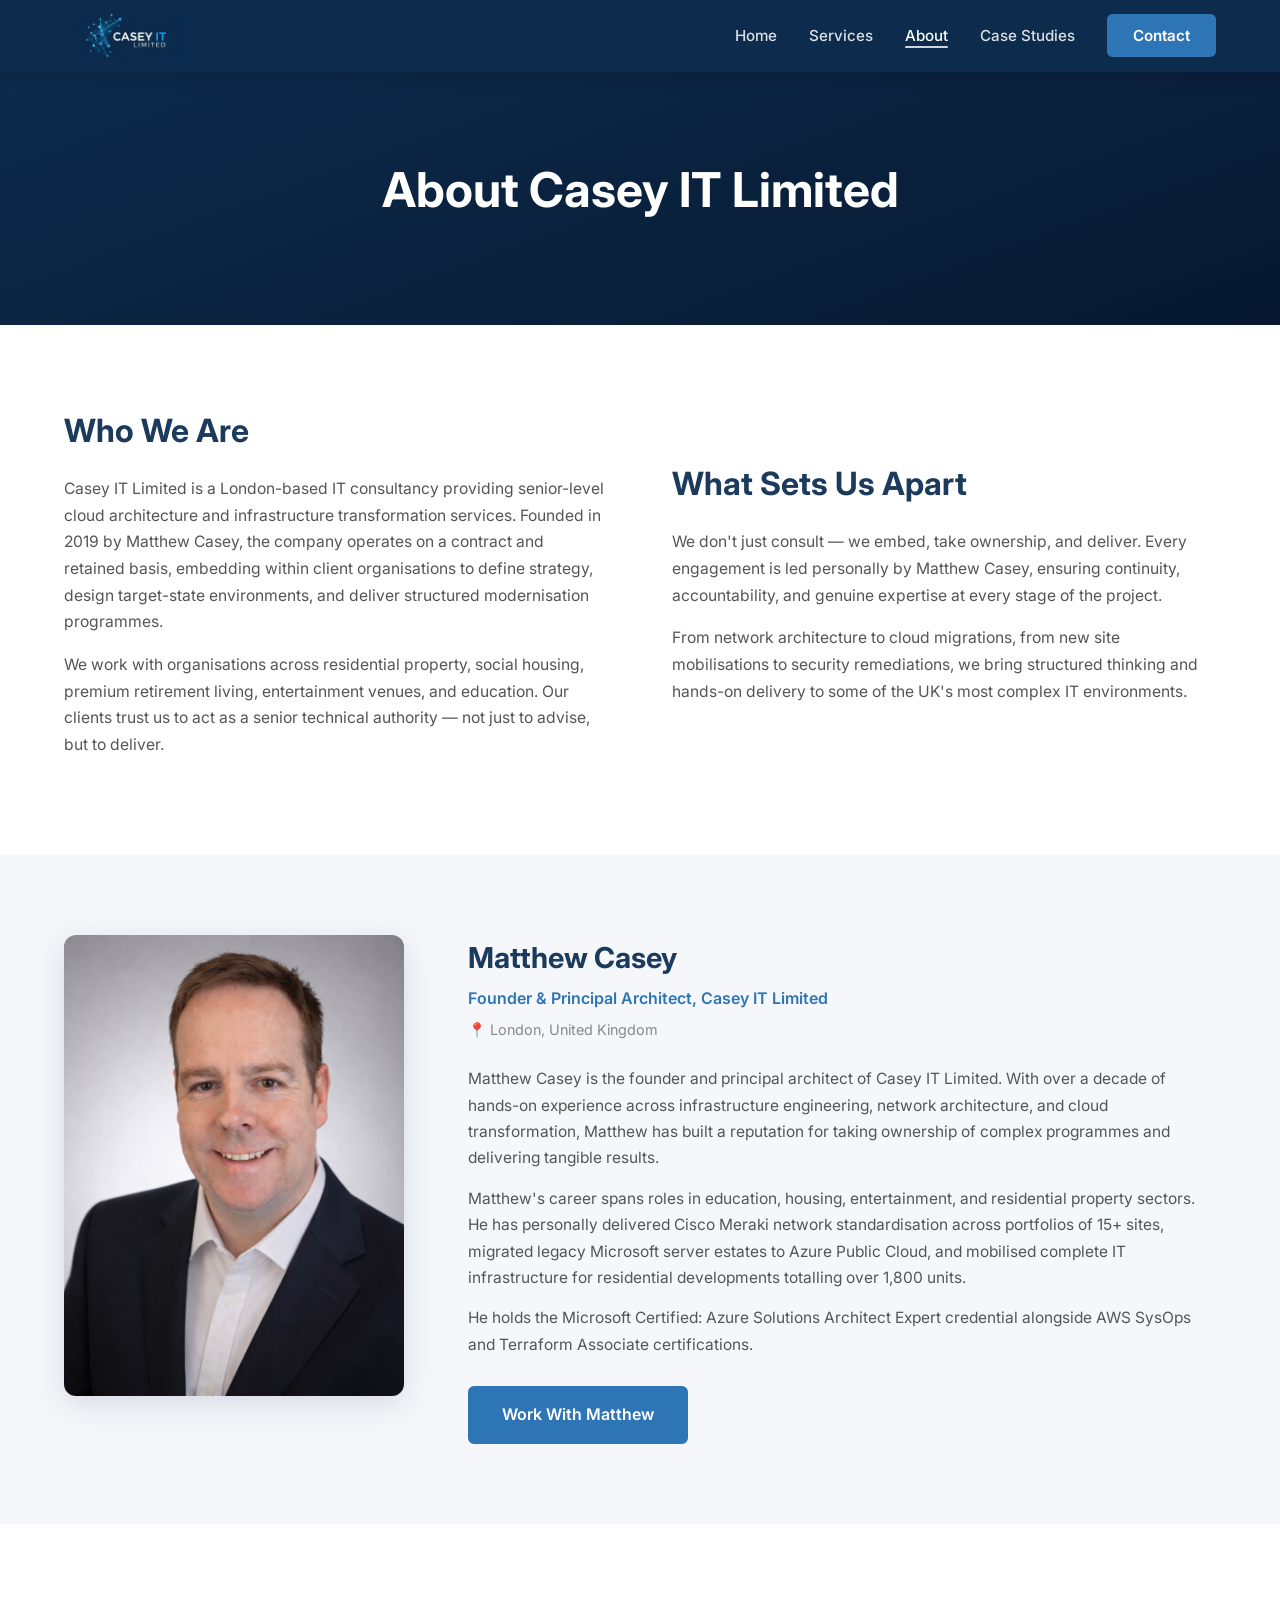
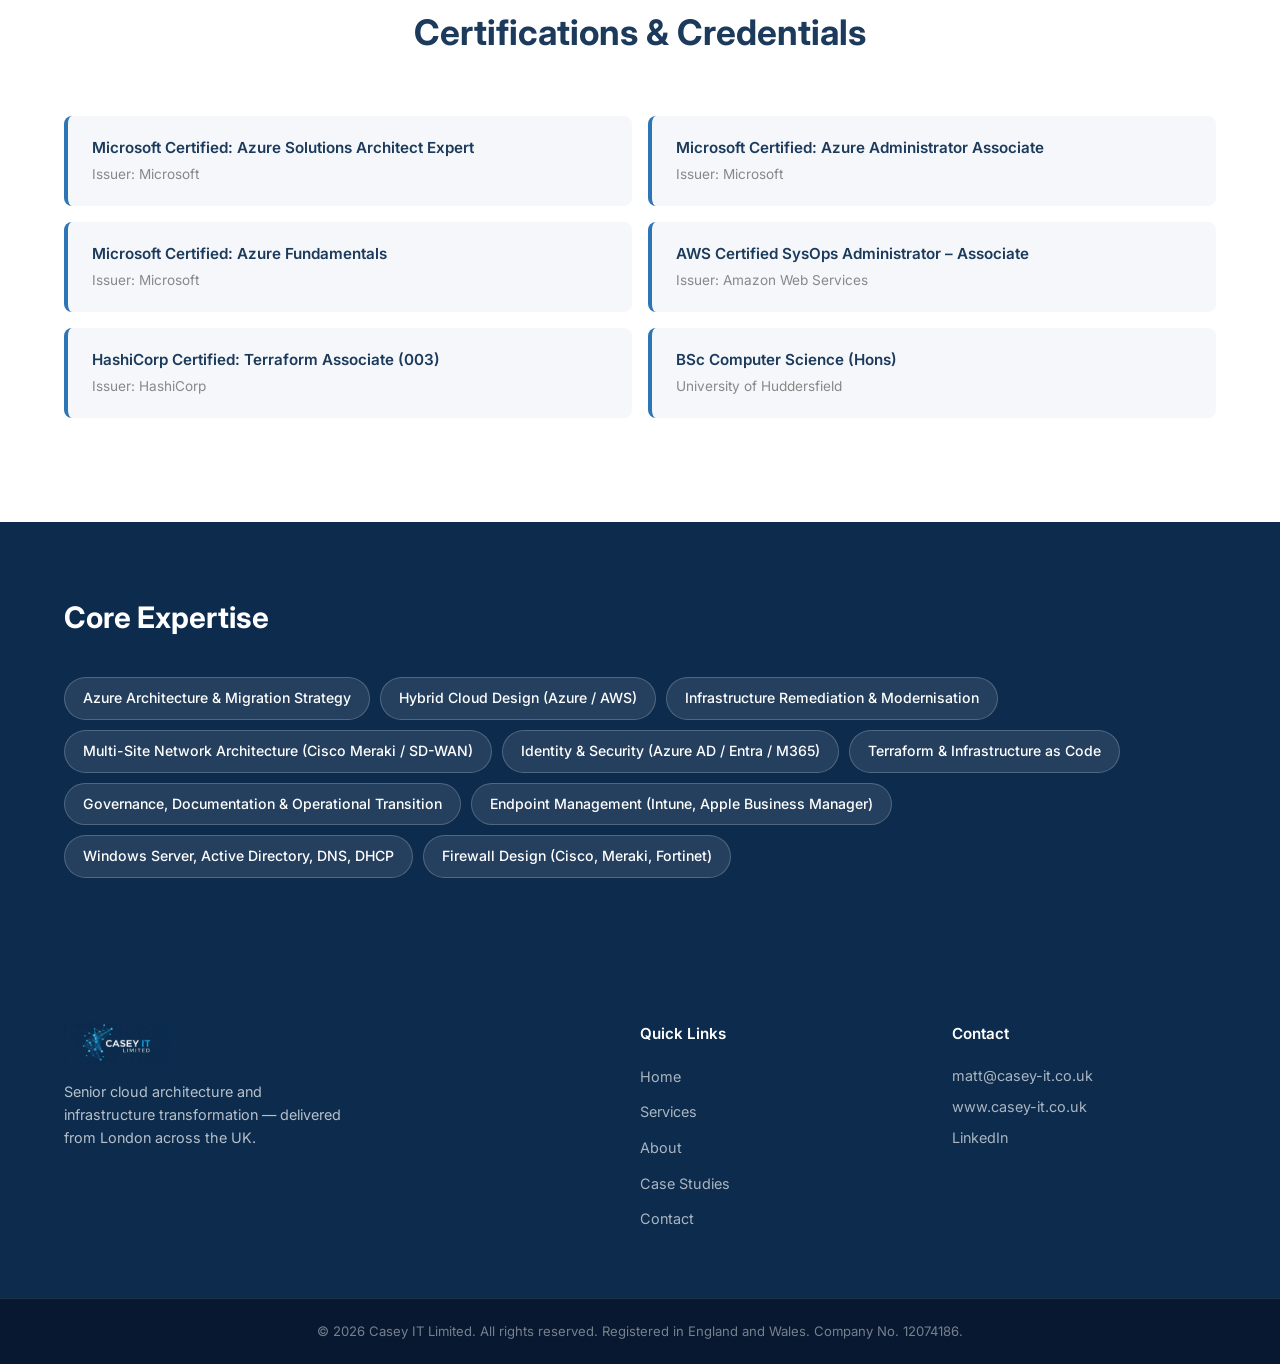
==== about.html @ 072fab48 "Initial commit — Casey IT Limited website Static site with HTML/CSS/JS, animations, flip cards, and " ====
<!DOCTYPE html>
<html lang="en">
<head>
  <meta charset="UTF-8" />
  <meta name="viewport" content="width=device-width, initial-scale=1.0" />
  <title>About — Casey IT Limited</title>
  <meta name="description" content="Learn about Matthew Casey, Azure Solutions Architect Expert and founder of Casey IT Limited, a London IT consultancy." />
  <!-- Open Graph -->
  <meta property="og:title" content="About — Casey IT Limited" />
  <meta property="og:description" content="Learn about Matthew Casey, Azure Solutions Architect Expert and founder of Casey IT Limited, a London IT consultancy." />
  <meta property="og:image" content="assets/headshot.jpg" />
  <meta property="og:url" content="https://casey-it.co.uk/about" />
  <meta property="og:type" content="website" />
  <link rel="icon" type="image/png" href="assets/logo.png" />
  <link rel="preconnect" href="https://fonts.googleapis.com" />
  <link rel="preconnect" href="https://fonts.gstatic.com" crossorigin />
  <link href="https://fonts.googleapis.com/css2?family=Inter:wght@400;500;600;700&display=swap" rel="stylesheet" />
  <link rel="stylesheet" href="styles.css" />
</head>
<body>

  <!-- ======== NAVBAR ======== -->
  <nav class="navbar">
    <div class="nav-container">
      <a href="index.html" class="nav-brand">
        <img src="assets/logo.png" alt="Casey IT Limited" />
      </a>
      <button class="nav-toggle" id="navToggle" aria-label="Toggle navigation">
        <span></span><span></span><span></span>
      </button>
      <ul class="nav-links" id="navLinks">
        <li><a href="index.html">Home</a></li>
        <li><a href="services.html">Services</a></li>
        <li><a href="about.html" class="active">About</a></li>
        <li><a href="case-studies.html">Case Studies</a></li>
        <li><a href="contact.html" class="btn-nav">Contact</a></li>
      </ul>
    </div>
  </nav>

  <!-- ======== PAGE HERO ======== -->
  <section class="page-hero">
    <h1>About Casey IT Limited</h1>
  </section>

  <!-- ======== COMPANY OVERVIEW ======== -->
  <section class="about-intro">
    <div class="container">
      <div class="about-intro-grid">
        <div class="about-intro-text">
          <h2>Who We Are</h2>
          <p>Casey IT Limited is a London-based IT consultancy providing senior-level cloud architecture and infrastructure transformation services. Founded in 2019 by Matthew Casey, the company operates on a contract and retained basis, embedding within client organisations to define strategy, design target-state environments, and deliver structured modernisation programmes.</p>
          <p>We work with organisations across residential property, social housing, premium retirement living, entertainment venues, and education. Our clients trust us to act as a senior technical authority — not just to advise, but to deliver.</p>
        </div>
        <div class="about-intro-text">
          <h2>What Sets Us Apart</h2>
          <p>We don't just consult — we embed, take ownership, and deliver. Every engagement is led personally by Matthew Casey, ensuring continuity, accountability, and genuine expertise at every stage of the project.</p>
          <p>From network architecture to cloud migrations, from new site mobilisations to security remediations, we bring structured thinking and hands-on delivery to some of the UK's most complex IT environments.</p>
        </div>
      </div>
    </div>
  </section>

  <!-- ======== MEET MATTHEW ======== -->
  <section class="meet-section">
    <div class="container">
      <div class="meet-grid">
        <div class="meet-photo">
          <img src="assets/headshot.jpg" alt="Matthew Casey — Founder & Principal Architect, Casey IT Limited" />
        </div>
        <div class="meet-content">
          <h2>Matthew Casey</h2>
          <p class="role">Founder &amp; Principal Architect, Casey IT Limited</p>
          <p class="location">📍 London, United Kingdom</p>
          <p>Matthew Casey is the founder and principal architect of Casey IT Limited. With over a decade of hands-on experience across infrastructure engineering, network architecture, and cloud transformation, Matthew has built a reputation for taking ownership of complex programmes and delivering tangible results.</p>
          <p>Matthew's career spans roles in education, housing, entertainment, and residential property sectors. He has personally delivered Cisco Meraki network standardisation across portfolios of 15+ sites, migrated legacy Microsoft server estates to Azure Public Cloud, and mobilised complete IT infrastructure for residential developments totalling over 1,800 units.</p>
          <p>He holds the Microsoft Certified: Azure Solutions Architect Expert credential alongside AWS SysOps and Terraform Associate certifications.</p>
          <div style="margin-top:28px;">
            <a href="contact.html" class="btn btn-primary">Work With Matthew</a>
          </div>
        </div>
      </div>
    </div>
  </section>

  <!-- ======== CERTIFICATIONS ======== -->
  <section class="certs-section-about section">
    <div class="container">
      <div class="section-header">
        <h2>Certifications &amp; Credentials</h2>
      </div>
      <div class="certs-grid">
        <div class="cert-item">
          <h4>Microsoft Certified: Azure Solutions Architect Expert</h4>
          <p>Issuer: Microsoft</p>
        </div>
        <div class="cert-item">
          <h4>Microsoft Certified: Azure Administrator Associate</h4>
          <p>Issuer: Microsoft</p>
        </div>
        <div class="cert-item">
          <h4>Microsoft Certified: Azure Fundamentals</h4>
          <p>Issuer: Microsoft</p>
        </div>
        <div class="cert-item">
          <h4>AWS Certified SysOps Administrator – Associate</h4>
          <p>Issuer: Amazon Web Services</p>
        </div>
        <div class="cert-item">
          <h4>HashiCorp Certified: Terraform Associate (003)</h4>
          <p>Issuer: HashiCorp</p>
        </div>
        <div class="cert-item">
          <h4>BSc Computer Science (Hons)</h4>
          <p>University of Huddersfield</p>
        </div>
      </div>
    </div>
  </section>

  <!-- ======== CORE EXPERTISE ======== -->
  <section class="expertise-section">
    <div class="container">
      <h2>Core Expertise</h2>
      <ul class="expertise-tags">
        <li>Azure Architecture &amp; Migration Strategy</li>
        <li>Hybrid Cloud Design (Azure / AWS)</li>
        <li>Infrastructure Remediation &amp; Modernisation</li>
        <li>Multi-Site Network Architecture (Cisco Meraki / SD-WAN)</li>
        <li>Identity &amp; Security (Azure AD / Entra / M365)</li>
        <li>Terraform &amp; Infrastructure as Code</li>
        <li>Governance, Documentation &amp; Operational Transition</li>
        <li>Endpoint Management (Intune, Apple Business Manager)</li>
        <li>Windows Server, Active Directory, DNS, DHCP</li>
        <li>Firewall Design (Cisco, Meraki, Fortinet)</li>
      </ul>
    </div>
  </section>

  <!-- ======== FOOTER ======== -->
  <footer>
    <div class="footer-grid">
      <div class="footer-brand">
        <img src="assets/logo.png" alt="Casey IT Limited" />
        <p>Senior cloud architecture and infrastructure transformation — delivered from London across the UK.</p>
      </div>
      <div class="footer-links">
        <h4>Quick Links</h4>
        <ul>
          <li><a href="index.html">Home</a></li>
          <li><a href="services.html">Services</a></li>
          <li><a href="about.html">About</a></li>
          <li><a href="case-studies.html">Case Studies</a></li>
          <li><a href="contact.html">Contact</a></li>
        </ul>
      </div>
      <div class="footer-contact">
        <h4>Contact</h4>
        <p><a href="mailto:matt@casey-it.co.uk">matt@casey-it.co.uk</a></p>
        <p><a href="https://casey-it.co.uk" target="_blank" rel="noopener">www.casey-it.co.uk</a></p>
        <p><a href="https://linkedin.com/in/matthewcasey00" target="_blank" rel="noopener">LinkedIn</a></p>
      </div>
    </div>
    <div class="footer-bottom">
      <p>© 2026 Casey IT Limited. All rights reserved. Registered in England and Wales. Company No. 12074186.</p>
    </div>
  </footer>

  <script src="animations.js"></script>
  <script>
    const toggle = document.getElementById('navToggle');
    const links = document.getElementById('navLinks');
    toggle.addEventListener('click', () => links.classList.toggle('open'));
  </script>
</body>
</html>
---- styles.css ----
/* ============================================================
   Casey IT Limited — Global Stylesheet
   Primary: #1B3A5C (dark navy) | Accent: #2E75B6 (mid blue)
   Font: Inter (Google Fonts)
   ============================================================ */

/* ---- Reset & Base ---- */
*, *::before, *::after { box-sizing: border-box; margin: 0; padding: 0; }
html { scroll-behavior: smooth; }
body { font-family: 'Inter', sans-serif; color: #333; line-height: 1.6; background: #fff; }
img { max-width: 100%; height: auto; display: block; }
a { color: #2E75B6; text-decoration: none; }
a:hover { text-decoration: underline; }

/* ---- Container ---- */
.container { max-width: 1200px; margin: 0 auto; padding: 0 24px; }

/* ---- Buttons ---- */
.btn {
  display: inline-block; padding: 14px 32px; border-radius: 6px;
  font-size: 1rem; font-weight: 600; cursor: pointer;
  transition: all 0.2s ease; border: 2px solid transparent;
}
.btn-primary { background: #2E75B6; color: #fff; border-color: #2E75B6; }
.btn-primary:hover { background: #1a5c96; border-color: #1a5c96; text-decoration: none; color: #fff; }
.btn-secondary { background: transparent; color: #fff; border-color: rgba(255,255,255,0.7); }
.btn-secondary:hover { background: rgba(255,255,255,0.12); text-decoration: none; color: #fff; border-color: #fff; }

/* ---- Navbar ---- */
.navbar {
  position: sticky; top: 0; z-index: 1000;
  background: #0D2B4D;
  box-shadow: 0 2px 16px rgba(0,0,0,0.18);
}
.nav-container {
  display: flex; align-items: center; justify-content: space-between;
  max-width: 1200px; margin: 0 auto; padding: 0 24px; height: 72px;
}
.nav-brand img { height: 50px; width: auto; }
.nav-links {
  display: flex; align-items: center; gap: 32px; list-style: none;
}
.nav-links a {
  color: rgba(255,255,255,0.85); font-weight: 500; font-size: 0.95rem; transition: color 0.2s;
}
.nav-links a:hover { color: #fff; text-decoration: none; }
.nav-links a.active { color: #fff; }
.nav-links .btn-nav {
  background: #2E75B6; color: #fff; padding: 10px 24px;
  border-radius: 6px; font-weight: 600; border: 2px solid #2E75B6;
}
.nav-links .btn-nav:hover { background: #1a5c96; border-color: #1a5c96; color: #fff; }
.nav-toggle {
  display: none; flex-direction: column; gap: 5px;
  background: none; border: none; cursor: pointer; padding: 4px;
}
.nav-toggle span { width: 24px; height: 2px; background: #fff; border-radius: 2px; transition: all 0.3s; }

/* ---- Hero ---- */
.hero {
  background: linear-gradient(160deg, #0D2B4D 0%, #071830 100%);
  padding: 100px 24px 110px; text-align: center; color: #fff;
}
.hero-logo { max-width: 340px; margin: 0 auto 44px; }
.hero h1 {
  font-size: clamp(1.9rem, 4vw, 3rem); font-weight: 700;
  line-height: 1.2; max-width: 820px; margin: 0 auto 20px;
}
.hero p {
  font-size: 1.1rem; color: rgba(255,255,255,0.8);
  max-width: 640px; margin: 0 auto 40px;
}
.hero-btns { display: flex; gap: 16px; justify-content: center; flex-wrap: wrap; }

/* ---- Sections ---- */
.section { padding: 88px 0; }
.section-alt { background: #F5F7FA; }
.section-dark { background: #0D2B4D; }
.section-header { text-align: center; margin-bottom: 56px; }
.section-header h2 { font-size: clamp(1.6rem, 3vw, 2.2rem); color: #1B3A5C; margin-bottom: 12px; }
.section-header p { color: #666; max-width: 600px; margin: 0 auto; font-size: 1rem; }
.section-dark .section-header h2 { color: #fff; }
.section-dark .section-header p { color: rgba(255,255,255,0.75); }

/* ---- Value Strip ---- */
.value-strip { display: grid; grid-template-columns: repeat(3, 1fr); gap: 0; }
.value-card {
  text-align: center; padding: 48px 32px;
  border-right: 1px solid #E0E7EF;
}
.value-card:last-child { border-right: none; }
.value-icon { width: 52px; height: 52px; margin: 0 auto 20px; color: #2E75B6; }
.value-card h3 { font-size: 1.1rem; color: #1B3A5C; margin-bottom: 12px; font-weight: 600; }
.value-card p { color: #666; font-size: 0.95rem; }

/* ---- About Teaser ---- */
.about-teaser {
  background: linear-gradient(160deg, #0D2B4D 0%, #0A2040 100%);
  color: #fff; text-align: center; padding: 88px 24px;
}
.about-teaser h2 { font-size: clamp(1.6rem, 3vw, 2.2rem); margin-bottom: 20px; font-weight: 700; }
.about-teaser p {
  max-width: 720px; margin: 0 auto 32px;
  color: rgba(255,255,255,0.82); font-size: 1.05rem; line-height: 1.7;
}
.link-arrow { color: #5BAAEB; font-weight: 600; font-size: 1.05rem; }
.link-arrow:hover { color: #fff; text-decoration: none; }

/* ---- Services Grid ---- */
.services-grid { display: grid; grid-template-columns: repeat(3, 1fr); gap: 24px; }
.service-card {
  background: #fff; border: 1px solid #E0E7EF; border-radius: 12px;
  padding: 32px 28px; transition: box-shadow 0.2s, transform 0.2s;
}
.service-card:hover { box-shadow: 0 8px 32px rgba(27,58,92,0.12); transform: translateY(-3px); }
.card-icon { width: 44px; height: 44px; color: #2E75B6; margin-bottom: 16px; }
.service-card h3 { font-size: 1.05rem; color: #1B3A5C; margin-bottom: 10px; font-weight: 600; }
.service-card p { color: #666; font-size: 0.93rem; margin-bottom: 16px; line-height: 1.5; }
.service-card a { color: #2E75B6; font-weight: 600; font-size: 0.9rem; }
.service-card a:hover { text-decoration: underline; }

/* ---- Certifications Banner ---- */
.certs-section { background: linear-gradient(160deg, #0D2B4D 0%, #071830 100%); padding: 72px 0; text-align: center; }
.certs-section h2 { color: #fff; font-size: clamp(1.4rem, 2.5vw, 1.85rem); margin-bottom: 40px; font-weight: 700; }
.certs-list { display: flex; flex-wrap: wrap; justify-content: center; gap: 12px; list-style: none; }
.certs-list li {
  background: rgba(255,255,255,0.1); border: 1px solid rgba(255,255,255,0.2);
  color: #fff; padding: 12px 24px; border-radius: 32px; font-size: 0.88rem; font-weight: 500;
}

/* ---- Footer ---- */
footer { background: #0D2B4D; color: rgba(255,255,255,0.7); padding: 72px 0 0; }
.footer-grid {
  display: grid; grid-template-columns: 2fr 1fr 1fr; gap: 48px;
  max-width: 1200px; margin: 0 auto; padding: 0 24px 56px;
}
.footer-brand img { height: 42px; margin-bottom: 16px; }
.footer-brand p { font-size: 0.9rem; line-height: 1.6; max-width: 280px; }
footer h4 { color: #fff; margin-bottom: 18px; font-size: 0.95rem; font-weight: 600; }
.footer-links ul { list-style: none; }
.footer-links ul li { margin-bottom: 10px; }
.footer-links a, .footer-contact a { color: rgba(255,255,255,0.65); font-size: 0.9rem; transition: color 0.2s; }
.footer-links a:hover, .footer-contact a:hover { color: #fff; text-decoration: none; }
.footer-contact p { font-size: 0.9rem; margin-bottom: 8px; }
.footer-bottom {
  background: #071830;
  border-top: 1px solid rgba(255,255,255,0.1);
  text-align: center; padding: 22px 24px;
  font-size: 0.82rem; color: rgba(255,255,255,0.45);
}

/* ---- Page Hero (inner pages) ---- */
.page-hero {
  background: linear-gradient(160deg, #0D2B4D 0%, #071830 100%);
  color: #fff; padding: 80px 24px; text-align: center;
}
.page-hero h1 { font-size: clamp(2rem, 4vw, 3rem); margin-bottom: 16px; font-weight: 700; }
.page-hero p {
  color: rgba(255,255,255,0.8); max-width: 700px;
  margin: 0 auto; font-size: 1.05rem; line-height: 1.7;
}

/* ---- Services Page ---- */
.services-list { padding: 72px 0; }
.service-block { padding: 48px 0; border-bottom: 1px solid #E8EDF3; }
.service-block:last-child { border-bottom: none; }
.service-block-inner { display: grid; grid-template-columns: 280px 1fr; gap: 56px; align-items: start; }
.service-block-label { padding-top: 4px; }
.service-block-label .block-icon { width: 52px; height: 52px; color: #2E75B6; margin-bottom: 16px; }
.service-block-label h2 { color: #1B3A5C; font-size: 1.3rem; font-weight: 700; margin-bottom: 10px; }
.service-block-label > p { color: #666; font-size: 0.95rem; line-height: 1.6; }
.service-block-content ul { list-style: none; display: grid; grid-template-columns: 1fr 1fr; gap: 10px 32px; }
.service-block-content ul li {
  color: #555; font-size: 0.95rem; padding-left: 22px;
  position: relative; line-height: 1.5;
}
.service-block-content ul li::before { content: '→'; position: absolute; left: 0; color: #2E75B6; font-weight: 600; }

/* Engagement Models */
.engagement-section { background: #F5F7FA; padding: 72px 0; }
.engagement-grid { display: grid; grid-template-columns: repeat(3, 1fr); gap: 24px; }
.engagement-card {
  background: #fff; border-radius: 12px; padding: 36px 32px;
  border-top: 4px solid #2E75B6; box-shadow: 0 2px 12px rgba(27,58,92,0.06);
}
.engagement-card h3 { color: #1B3A5C; margin-bottom: 12px; font-size: 1.1rem; font-weight: 700; }
.engagement-card p { color: #666; font-size: 0.95rem; line-height: 1.6; }

/* ---- About Page ---- */
.about-intro { padding: 80px 0; }
.about-intro-grid { display: grid; grid-template-columns: 1fr 1fr; gap: 64px; align-items: center; }
.about-intro-text h2 { color: #1B3A5C; font-size: 2rem; margin-bottom: 20px; font-weight: 700; }
.about-intro-text p { color: #555; margin-bottom: 16px; line-height: 1.7; font-size: 0.98rem; }

.meet-section { background: #F5F7FA; padding: 80px 0; }
.meet-grid { display: grid; grid-template-columns: 340px 1fr; gap: 64px; align-items: start; }
.meet-photo img { border-radius: 12px; width: 100%; box-shadow: 0 8px 32px rgba(27,58,92,0.14); }
.meet-content h2 { color: #1B3A5C; font-size: 1.8rem; font-weight: 700; margin-bottom: 4px; }
.meet-content .role { color: #2E75B6; font-weight: 600; font-size: 1rem; margin-bottom: 6px; }
.meet-content .location { color: #888; font-size: 0.9rem; margin-bottom: 24px; }
.meet-content p { color: #555; margin-bottom: 14px; line-height: 1.7; font-size: 0.97rem; }

.certs-section-about { padding: 80px 0; }
.certs-grid { display: grid; grid-template-columns: repeat(2, 1fr); gap: 16px; margin-bottom: 24px; }
.cert-item {
  background: #F5F7FA; border-radius: 8px; padding: 20px 24px;
  border-left: 4px solid #2E75B6;
}
.cert-item h4 { color: #1B3A5C; font-size: 0.95rem; margin-bottom: 4px; font-weight: 600; }
.cert-item p { color: #888; font-size: 0.85rem; }

.expertise-section { background: #0D2B4D; padding: 72px 0; }
.expertise-section h2 { color: #fff; font-size: clamp(1.4rem, 2.5vw, 1.85rem); margin-bottom: 36px; font-weight: 700; }
.expertise-tags { display: flex; flex-wrap: wrap; gap: 10px; list-style: none; }
.expertise-tags li {
  background: rgba(255,255,255,0.1); border: 1px solid rgba(255,255,255,0.2);
  color: #fff; padding: 9px 18px; border-radius: 24px; font-size: 0.88rem; font-weight: 500;
}

/* ---- Case Studies ---- */
.case-studies-list { padding: 80px 0; }
.case-study {
  background: #fff; border: 1px solid #E0E7EF; border-radius: 12px;
  padding: 44px 44px; margin-bottom: 32px; position: relative; overflow: hidden;
}
.case-study::before {
  content: ''; position: absolute; top: 0; left: 0;
  width: 4px; height: 100%; background: #2E75B6;
}
.case-study h2 { color: #1B3A5C; font-size: 1.35rem; font-weight: 700; margin-bottom: 14px; }
.case-meta { display: flex; flex-wrap: wrap; gap: 10px; margin-bottom: 28px; }
.case-meta span {
  background: #E8F0F8; color: #1B3A5C;
  padding: 5px 14px; border-radius: 20px; font-size: 0.85rem; font-weight: 500;
}
.case-study h3 {
  color: #2E75B6; font-size: 0.82rem; font-weight: 700;
  text-transform: uppercase; letter-spacing: 0.08em; margin-bottom: 8px; margin-top: 22px;
}
.case-study p { color: #555; margin-bottom: 10px; line-height: 1.65; font-size: 0.97rem; }
.case-study ul { list-style: none; margin-bottom: 10px; }
.case-study ul li {
  color: #555; font-size: 0.95rem; padding-left: 22px;
  position: relative; margin-bottom: 7px; line-height: 1.5;
}
.case-study ul li::before { content: '→'; position: absolute; left: 0; color: #2E75B6; font-weight: 600; }
.outcome-box {
  background: #F0F7FF; border-radius: 8px; padding: 18px 22px; margin-top: 20px;
  border-left: 3px solid #2E75B6;
}
.outcome-box strong { color: #2E75B6; font-size: 0.8rem; text-transform: uppercase; letter-spacing: 0.06em; display: block; margin-bottom: 6px; }
.outcome-box p { color: #1B3A5C; font-weight: 500; margin: 0; font-size: 0.97rem; }

/* ---- Contact Page ---- */
.contact-body { padding: 80px 0; }
.contact-grid { display: grid; grid-template-columns: 1fr 1.6fr; gap: 72px; align-items: start; }
.contact-info h2 { color: #1B3A5C; font-size: 1.5rem; font-weight: 700; margin-bottom: 8px; }
.contact-info > p { color: #666; margin-bottom: 36px; line-height: 1.6; }
.contact-detail { display: flex; align-items: flex-start; gap: 16px; margin-bottom: 24px; }
.contact-icon {
  width: 42px; height: 42px; background: #E8F0F8; border-radius: 8px;
  display: flex; align-items: center; justify-content: center;
  flex-shrink: 0; color: #2E75B6;
}
.contact-icon svg { width: 20px; height: 20px; }
.contact-detail h4 { color: #1B3A5C; font-size: 0.85rem; font-weight: 600; margin-bottom: 3px; text-transform: uppercase; letter-spacing: 0.05em; }
.contact-detail p, .contact-detail a { color: #555; font-size: 0.97rem; }
.contact-detail a:hover { text-decoration: underline; }

.contact-form-wrap h2 { color: #1B3A5C; font-size: 1.5rem; font-weight: 700; margin-bottom: 32px; }
.form-group { margin-bottom: 20px; }
.form-group label { display: block; color: #333; font-weight: 500; font-size: 0.9rem; margin-bottom: 6px; }
.form-group input,
.form-group textarea,
.form-group select {
  width: 100%; padding: 12px 16px; border: 1.5px solid #D0D9E4;
  border-radius: 6px; font-size: 0.95rem; font-family: 'Inter', sans-serif;
  color: #333; transition: border-color 0.2s, box-shadow 0.2s; background: #fff;
}
.form-group input:focus,
.form-group textarea:focus,
.form-group select:focus {
  outline: none; border-color: #2E75B6;
  box-shadow: 0 0 0 3px rgba(46,117,182,0.12);
}
.form-group textarea { height: 140px; resize: vertical; }
.form-row { display: grid; grid-template-columns: 1fr 1fr; gap: 20px; }
.form-privacy { font-size: 0.82rem; color: #999; margin-top: 14px; line-height: 1.5; }
.success-msg {
  display: none; background: #E8F5EE; border: 1px solid #66BB6A;
  color: #2E7D32; padding: 16px 20px; border-radius: 8px; margin-top: 16px; font-size: 0.95rem;
}

/* ============================================================
   Animations & Interactions
   ============================================================ */

/* ---- Hero entrance ---- */
@keyframes fadeSlideDown {
  from { opacity: 0; transform: translateY(-18px); }
  to   { opacity: 1; transform: translateY(0); }
}
.hero h1     { animation: fadeSlideDown 0.65s ease both; }
.hero p      { animation: fadeSlideDown 0.65s 0.15s ease both; }
.hero-btns   { animation: fadeSlideDown 0.65s 0.28s ease both; }
.page-hero h1 { animation: fadeSlideDown 0.6s ease both; }
.page-hero p  { animation: fadeSlideDown 0.6s 0.14s ease both; }

/* ---- Scroll Reveal ---- */
.reveal {
  opacity: 0;
  transform: translateY(28px);
  transition: opacity 0.55s ease, transform 0.55s ease;
}
.reveal.revealed {
  opacity: 1;
  transform: translateY(0);
}

/* ---- Button hover lift ---- */
.btn-primary:hover  { transform: translateY(-2px); }
.btn-secondary:hover { transform: translateY(-2px); }

/* ---- Nav link underline slide ---- */
.nav-links a:not(.btn-nav) { position: relative; }
.nav-links a:not(.btn-nav)::after {
  content: ''; position: absolute; bottom: -3px; left: 0;
  width: 0; height: 2px; background: rgba(255,255,255,0.8);
  border-radius: 1px; transition: width 0.25s ease;
}
.nav-links a:not(.btn-nav):hover::after,
.nav-links a:not(.btn-nav).active::after { width: 100%; }
.nav-links .btn-nav { transition: background 0.2s, border-color 0.2s, transform 0.2s; }
.nav-links .btn-nav:hover { transform: translateY(-1px); }

/* ---- Value Card hover ---- */
.value-card { transition: background 0.25s, box-shadow 0.25s, transform 0.25s; cursor: default; }
.value-card:hover {
  background: #EBF3FB;
  box-shadow: 0 6px 24px rgba(46,117,182,0.1);
  transform: translateY(-5px);
}
.value-icon { transition: color 0.25s, transform 0.25s; }
.value-card:hover .value-icon { color: #1B3A5C; transform: scale(1.12); }

/* ---- Service Card hover (enhanced) ---- */
.service-card { transition: box-shadow 0.25s, transform 0.25s, border-color 0.25s; }
.service-card:hover { box-shadow: 0 12px 36px rgba(27,58,92,0.16); transform: translateY(-5px); border-color: #2E75B6; }
.card-icon { transition: color 0.25s, transform 0.25s; }
.service-card:hover .card-icon { color: #1B3A5C; transform: scale(1.1) rotate(-5deg); }

/* ---- Cert pill hover ---- */
.certs-list li { transition: background 0.25s, border-color 0.25s, transform 0.25s, box-shadow 0.25s; cursor: default; }
.certs-list li:hover {
  background: rgba(255,255,255,0.22);
  border-color: rgba(255,255,255,0.55);
  transform: translateY(-3px);
  box-shadow: 0 4px 16px rgba(0,0,0,0.15);
}

/* ---- Expertise tags hover ---- */
.expertise-tags li { transition: background 0.25s, border-color 0.25s, transform 0.25s; cursor: default; }
.expertise-tags li:hover {
  background: rgba(255,255,255,0.22);
  border-color: rgba(255,255,255,0.55);
  transform: translateY(-2px);
}

/* ---- Cert item hover (about page) ---- */
.cert-item { transition: box-shadow 0.25s, transform 0.25s; cursor: default; }
.cert-item:hover { box-shadow: 0 6px 20px rgba(46,117,182,0.14); transform: translateY(-4px); }

/* ---- Case study hover ---- */
.case-study { transition: box-shadow 0.25s, transform 0.25s; }
.case-study:hover { box-shadow: 0 10px 40px rgba(27,58,92,0.14); transform: translateY(-4px); }

/* ---- Service block hover ---- */
.service-block { transition: background 0.25s; border-radius: 8px; }
.service-block:hover { background: #F4F8FD; }
.block-icon { transition: color 0.25s, transform 0.25s; }
.service-block:hover .block-icon { color: #1a5c96; transform: scale(1.08) rotate(-4deg); }

/* ---- Flip Cards — Engagement Models ---- */
.engagement-card {
  background: transparent !important;
  border: none !important;
  padding: 0 !important;
  box-shadow: none !important;
  border-radius: 0 !important;
  border-top: none !important;
  perspective: 1000px;
  min-height: 290px;
  position: relative;
  cursor: pointer;
}
.flip-card-inner {
  position: relative;
  width: 100%; height: 100%; min-height: 290px;
  transform-style: preserve-3d;
  transition: transform 0.65s cubic-bezier(0.4, 0, 0.2, 1);
}
@media (hover: hover) {
  .engagement-card:hover .flip-card-inner { transform: rotateY(180deg); }
}
.engagement-card.is-flipped .flip-card-inner { transform: rotateY(180deg); }

.flip-card-front,
.flip-card-back {
  position: absolute; inset: 0;
  backface-visibility: hidden;
  -webkit-backface-visibility: hidden;
  border-radius: 12px;
  padding: 36px 32px;
  display: flex; flex-direction: column;
}
.flip-card-front {
  background: #fff;
  border-top: 4px solid #2E75B6;
  box-shadow: 0 2px 12px rgba(27,58,92,0.06);
  transition: box-shadow 0.25s;
}
.engagement-card:hover .flip-card-front { box-shadow: 0 10px 36px rgba(27,58,92,0.14); }
.flip-card-back {
  background: linear-gradient(145deg, #0D2B4D 0%, #2E75B6 100%);
  transform: rotateY(180deg);
  color: #fff;
  justify-content: center;
}
.flip-icon { width: 40px; height: 40px; color: #2E75B6; margin-bottom: 18px; flex-shrink: 0; }
.flip-card-front h3 { color: #1B3A5C; font-size: 1.1rem; font-weight: 700; margin-bottom: 0; flex: 1; }
.flip-hint {
  margin-top: 20px; color: #aaa; font-size: 0.8rem;
  letter-spacing: 0.03em; display: flex; align-items: center; gap: 5px;
}
.flip-card-back h3 { color: #fff; margin-bottom: 14px; font-size: 1.05rem; font-weight: 700; }
.flip-card-back p { color: rgba(255,255,255,0.88); font-size: 0.93rem; line-height: 1.65; margin-bottom: 22px; }
.flip-card-back .btn-flip {
  display: inline-block; background: rgba(255,255,255,0.15);
  color: #fff; padding: 10px 20px; border-radius: 6px;
  font-size: 0.88rem; font-weight: 600;
  border: 1px solid rgba(255,255,255,0.35);
  transition: background 0.2s, border-color 0.2s;
  text-decoration: none; align-self: flex-start;
}
.flip-card-back .btn-flip:hover {
  background: rgba(255,255,255,0.28);
  border-color: rgba(255,255,255,0.6);
  text-decoration: none;
}

/* ---- Responsive ---- */
@media (max-width: 960px) {
  .value-strip { grid-template-columns: 1fr; }
  .value-card { border-right: none; border-bottom: 1px solid #E0E7EF; }
  .value-card:last-child { border-bottom: none; }
  .services-grid { grid-template-columns: repeat(2, 1fr); }
  .service-block-inner { grid-template-columns: 1fr; gap: 24px; }
  .service-block-content ul { grid-template-columns: 1fr; }
  .about-intro-grid { grid-template-columns: 1fr; }
  .meet-grid { grid-template-columns: 1fr; }
  .meet-photo { max-width: 320px; }
  .certs-grid { grid-template-columns: 1fr; }
  .engagement-grid { grid-template-columns: 1fr; }
  .contact-grid { grid-template-columns: 1fr; gap: 48px; }
  .footer-grid { grid-template-columns: 1fr 1fr; }
  .footer-brand { grid-column: 1 / -1; }
  .case-study { padding: 32px 28px; }
}

@media (max-width: 640px) {
  .nav-links {
    display: none; flex-direction: column; align-items: flex-start;
    position: absolute; top: 72px; left: 0; right: 0;
    background: #0D2B4D; box-shadow: 0 8px 24px rgba(0,0,0,0.2);
    padding: 24px; gap: 16px;
  }
  .nav-links.open { display: flex; }
  .nav-toggle { display: flex; }
  .services-grid { grid-template-columns: 1fr; }
  .footer-grid { grid-template-columns: 1fr; }
  .form-row { grid-template-columns: 1fr; }
  .hero { padding: 72px 24px 80px; }
  .hero-logo { max-width: 240px; }
  .case-study { padding: 24px 20px; }
  .meet-photo { max-width: 100%; }
}
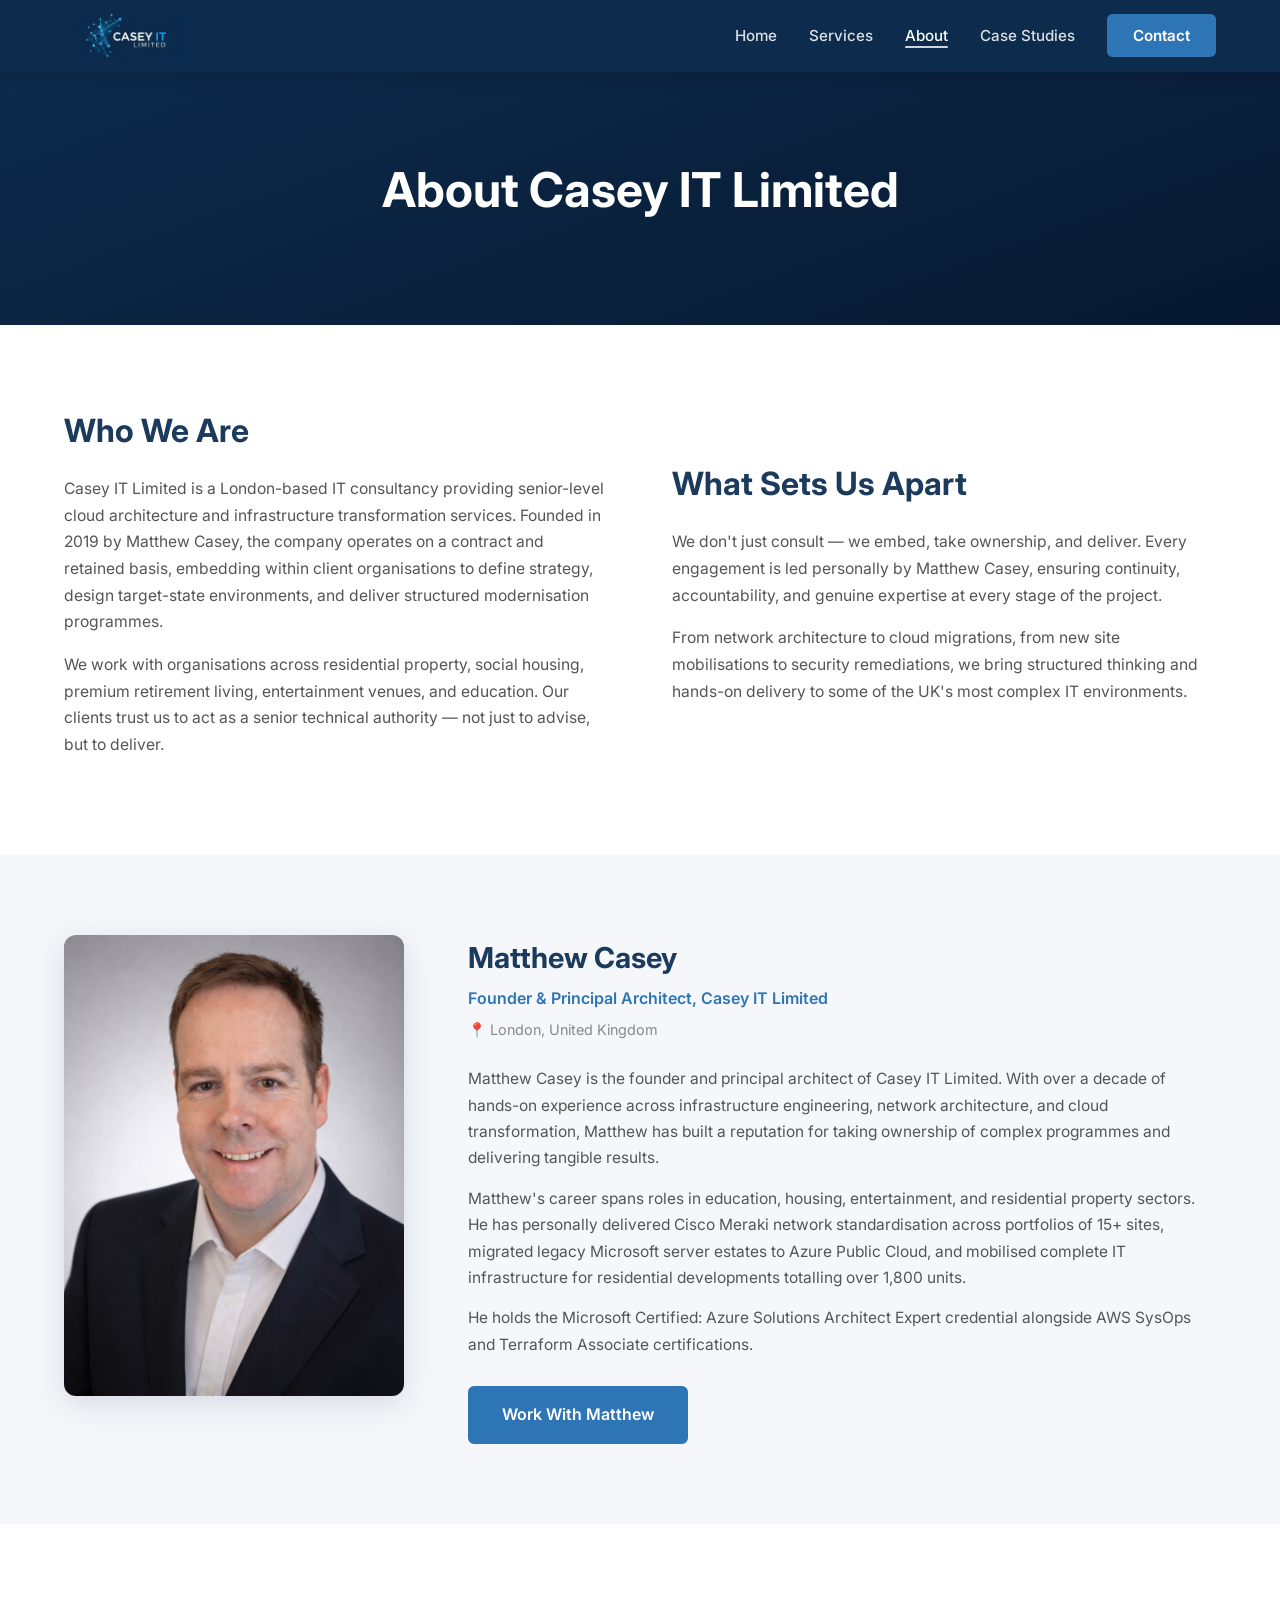
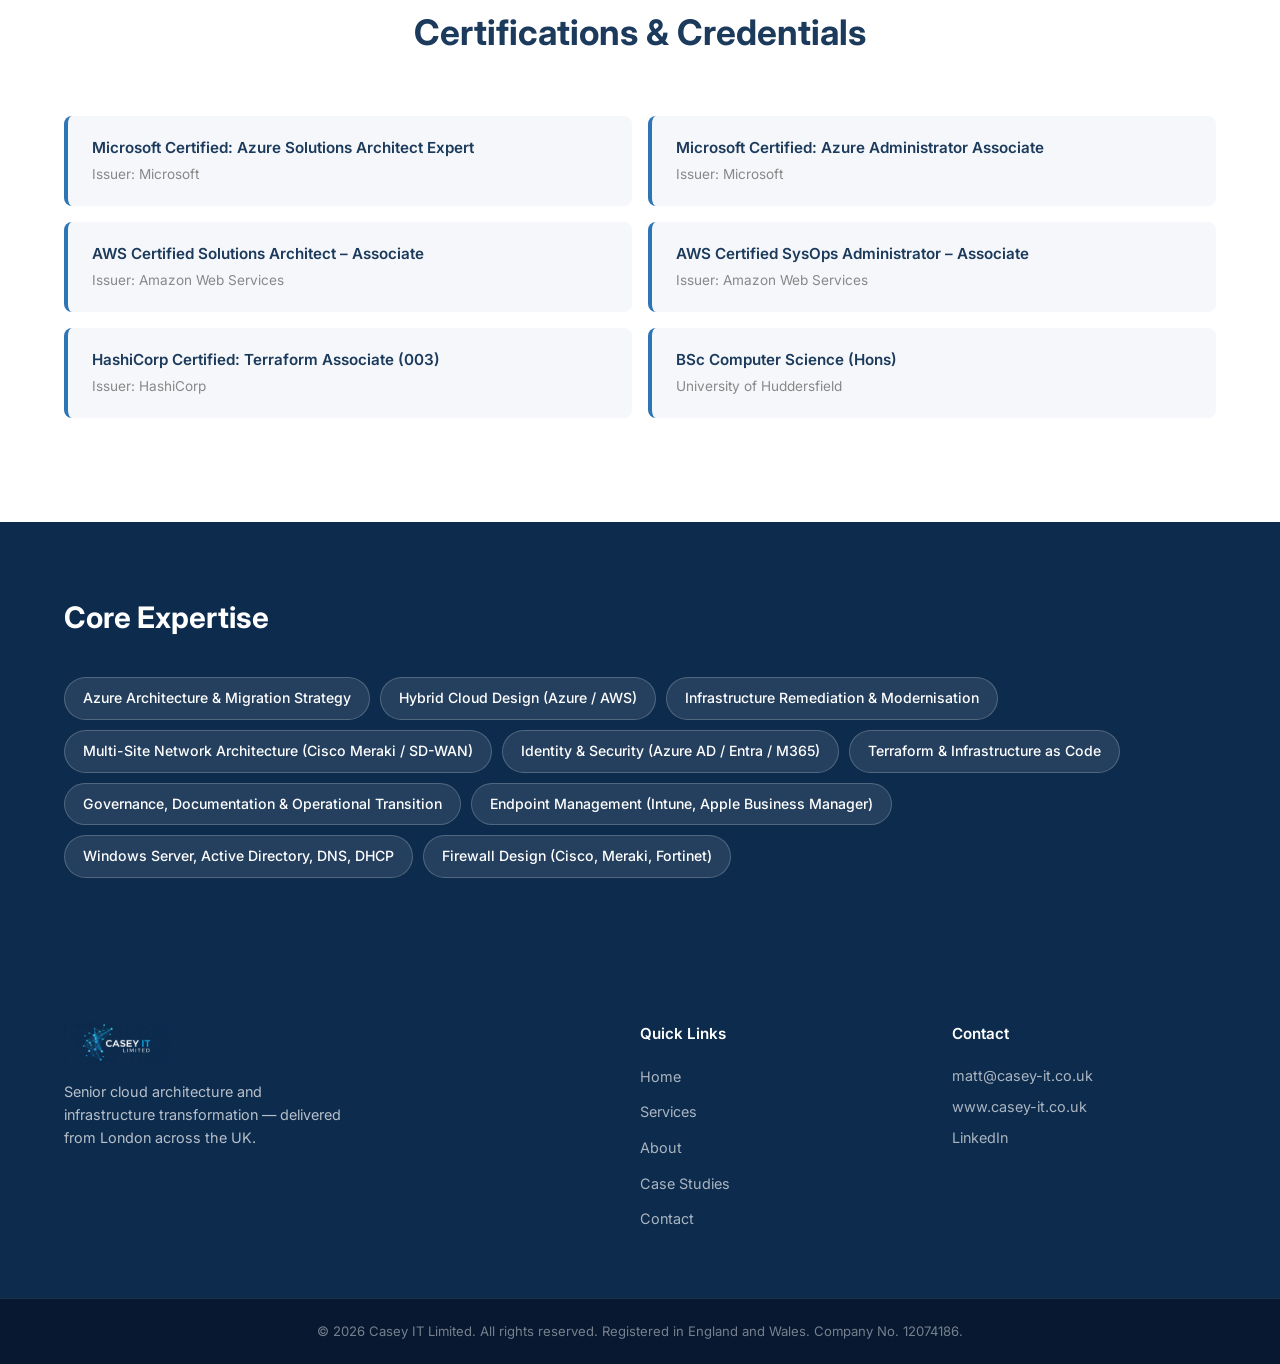
==== commit 77923cd6: "Replace Azure Fundamentals cert with AWS Solutions Architect – Associate Co-Authored-By: Claude Sonn" ====
--- a/about.html
+++ b/about.html
@@ -99,8 +99,8 @@
           <p>Issuer: Microsoft</p>
         </div>
         <div class="cert-item">
-          <h4>Microsoft Certified: Azure Fundamentals</h4>
-          <p>Issuer: Microsoft</p>
+          <h4>AWS Certified Solutions Architect – Associate</h4>
+          <p>Issuer: Amazon Web Services</p>
         </div>
         <div class="cert-item">
           <h4>AWS Certified SysOps Administrator – Associate</h4>
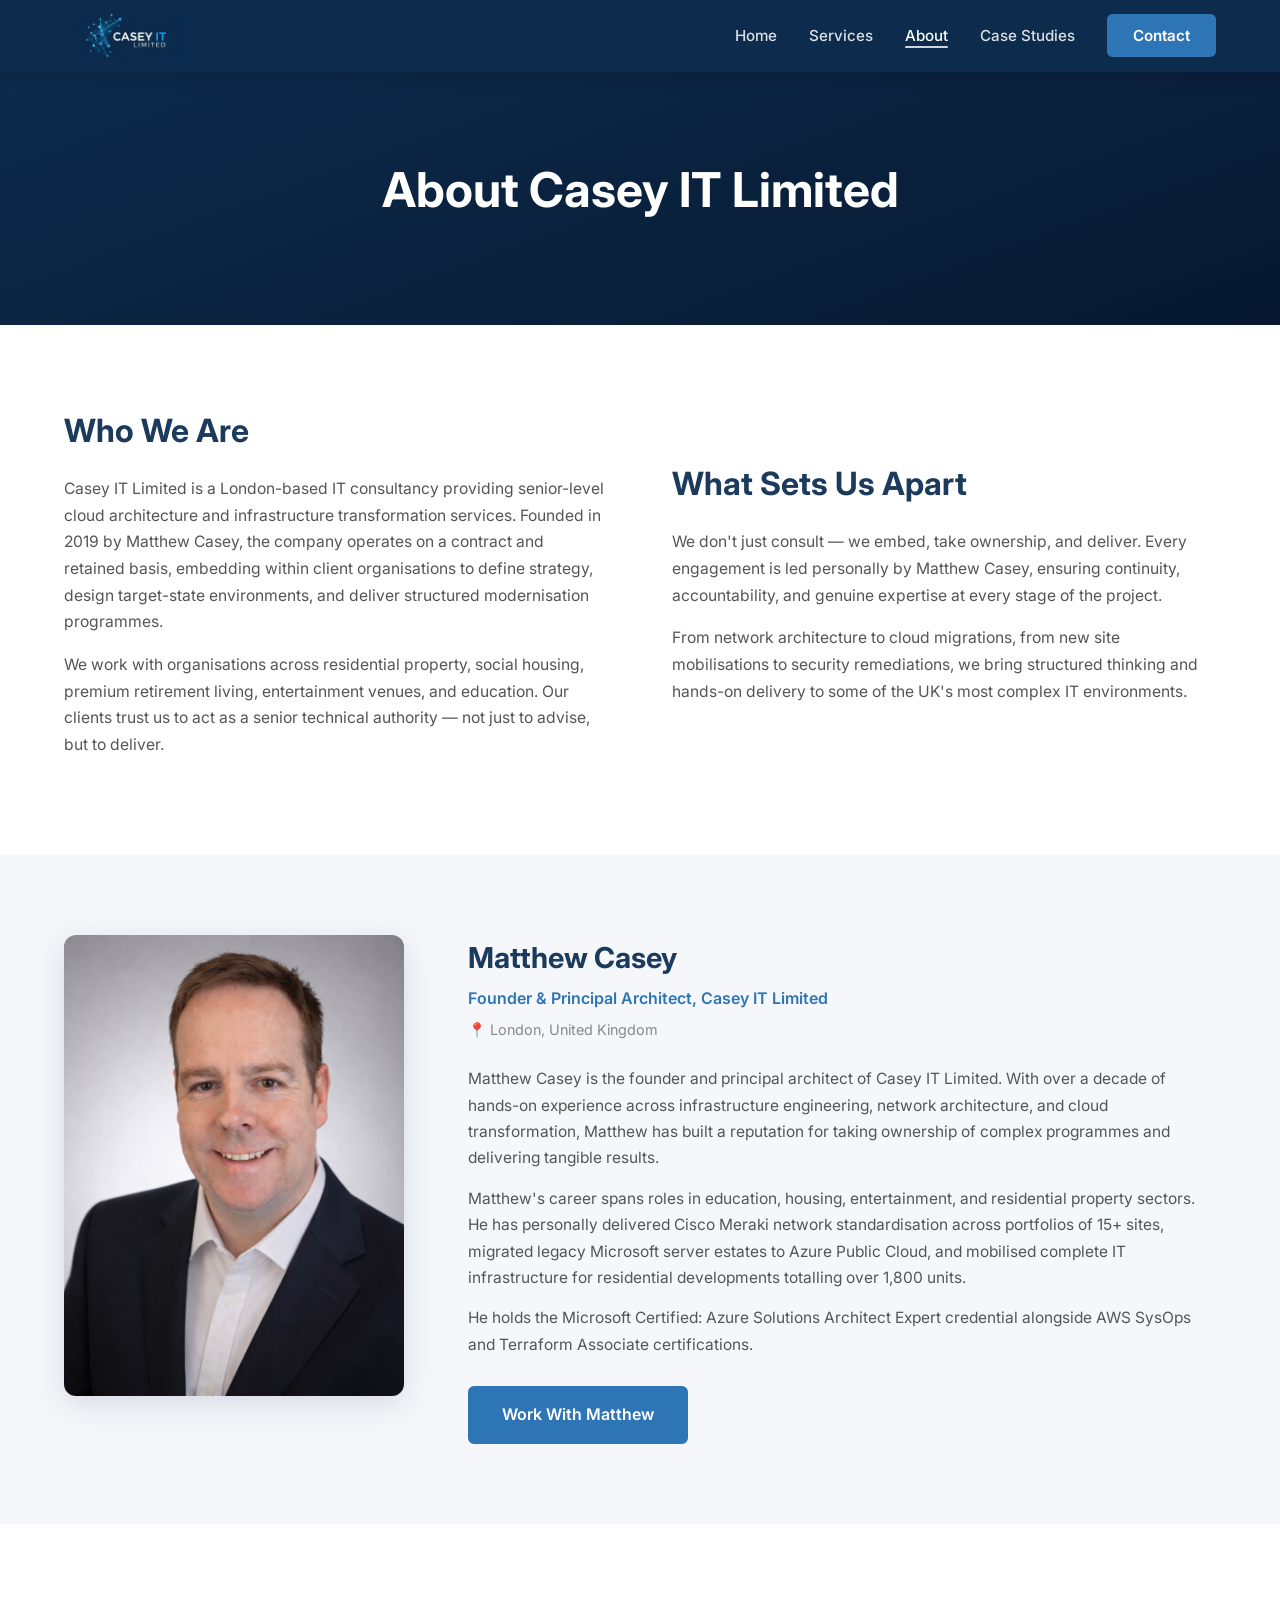
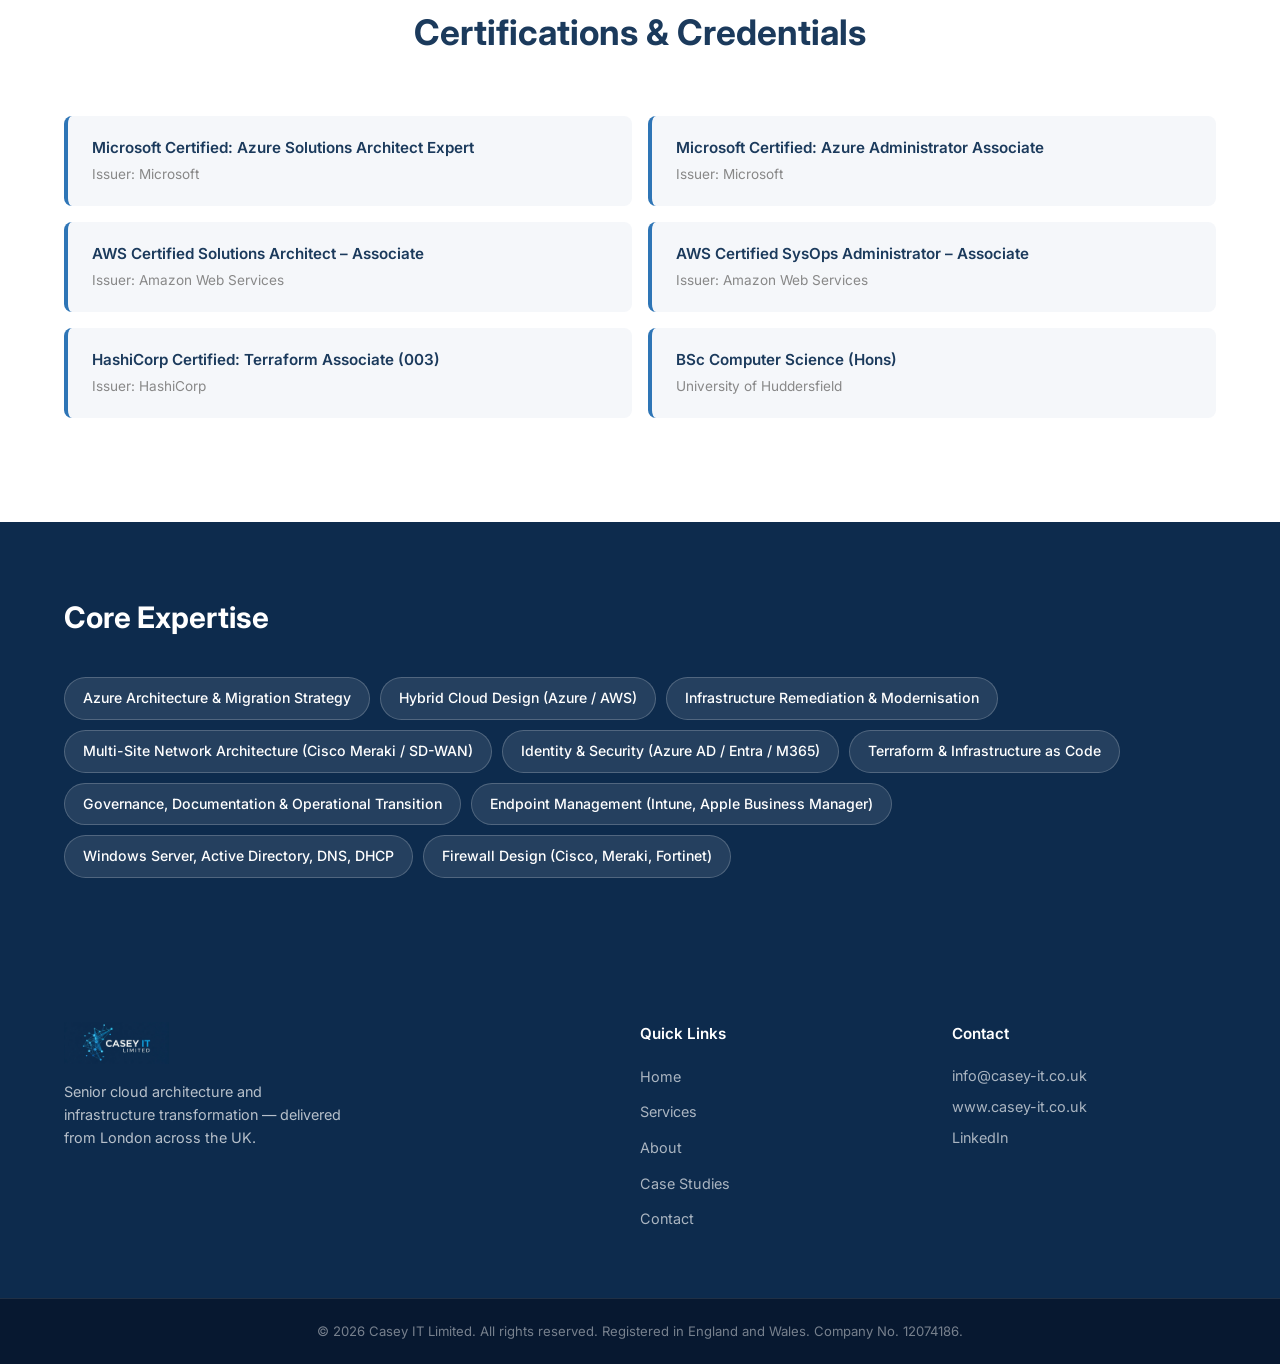
==== commit 4dee6d4f: "Replace personal email with info@casey-it.co.uk across all pages Co-Authored-By: Claude Sonnet 4.6 <" ====
--- a/about.html
+++ b/about.html
@@ -156,9 +156,9 @@
       </div>
       <div class="footer-contact">
         <h4>Contact</h4>
-        <p><a href="mailto:matt@casey-it.co.uk">matt@casey-it.co.uk</a></p>
+        <p><a href="mailto:info@casey-it.co.uk">info@casey-it.co.uk</a></p>
         <p><a href="https://casey-it.co.uk" target="_blank" rel="noopener">www.casey-it.co.uk</a></p>
-        <p><a href="https://linkedin.com/in/matthewcasey00" target="_blank" rel="noopener">LinkedIn</a></p>
+        <p><a href="https://www.linkedin.com/in/matthew-casey00/" target="_blank" rel="noopener">LinkedIn</a></p>
       </div>
     </div>
     <div class="footer-bottom">
--- a/styles.css
+++ b/styles.css
@@ -6,7 +6,7 @@
 
 /* ---- Reset & Base ---- */
 *, *::before, *::after { box-sizing: border-box; margin: 0; padding: 0; }
-html { scroll-behavior: smooth; }
+html { scroll-behavior: smooth; background: #071830; }
 body { font-family: 'Inter', sans-serif; color: #333; line-height: 1.6; background: #fff; }
 img { max-width: 100%; height: auto; display: block; }
 a { color: #2E75B6; text-decoration: none; }
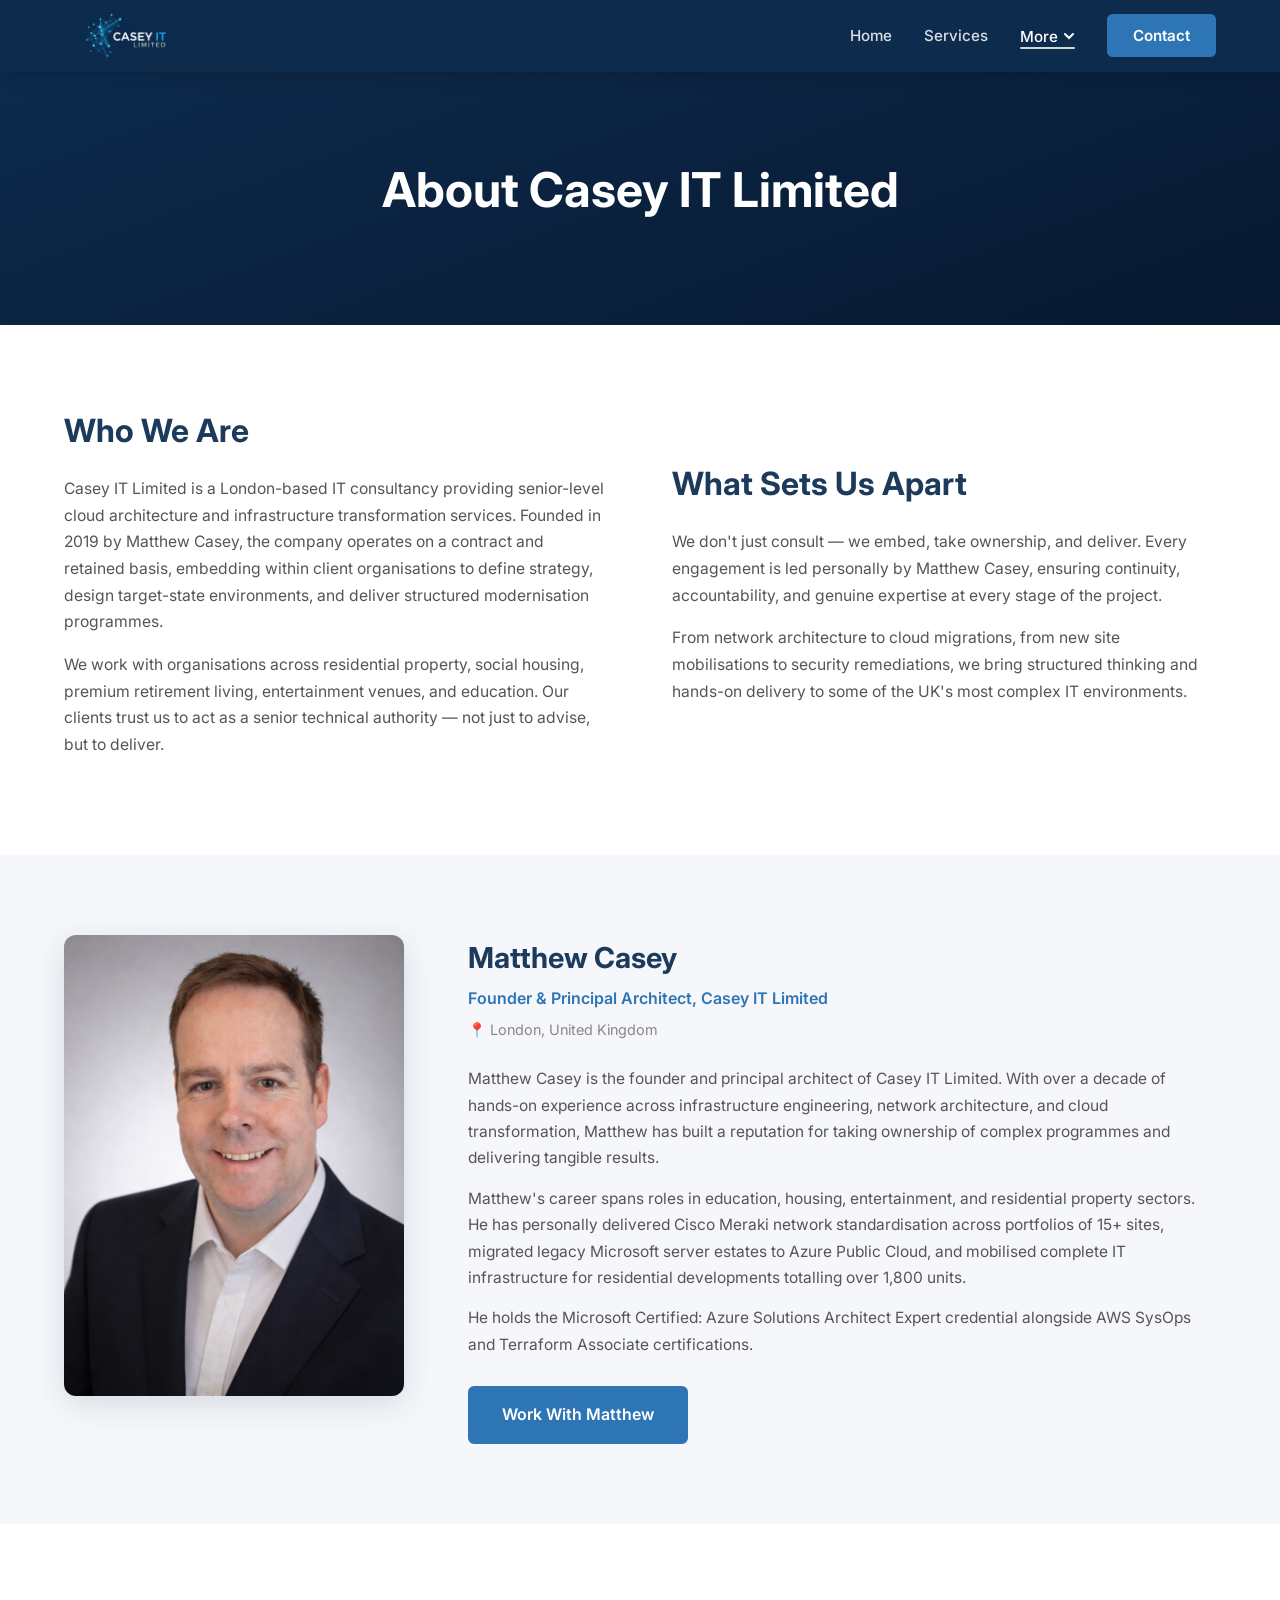
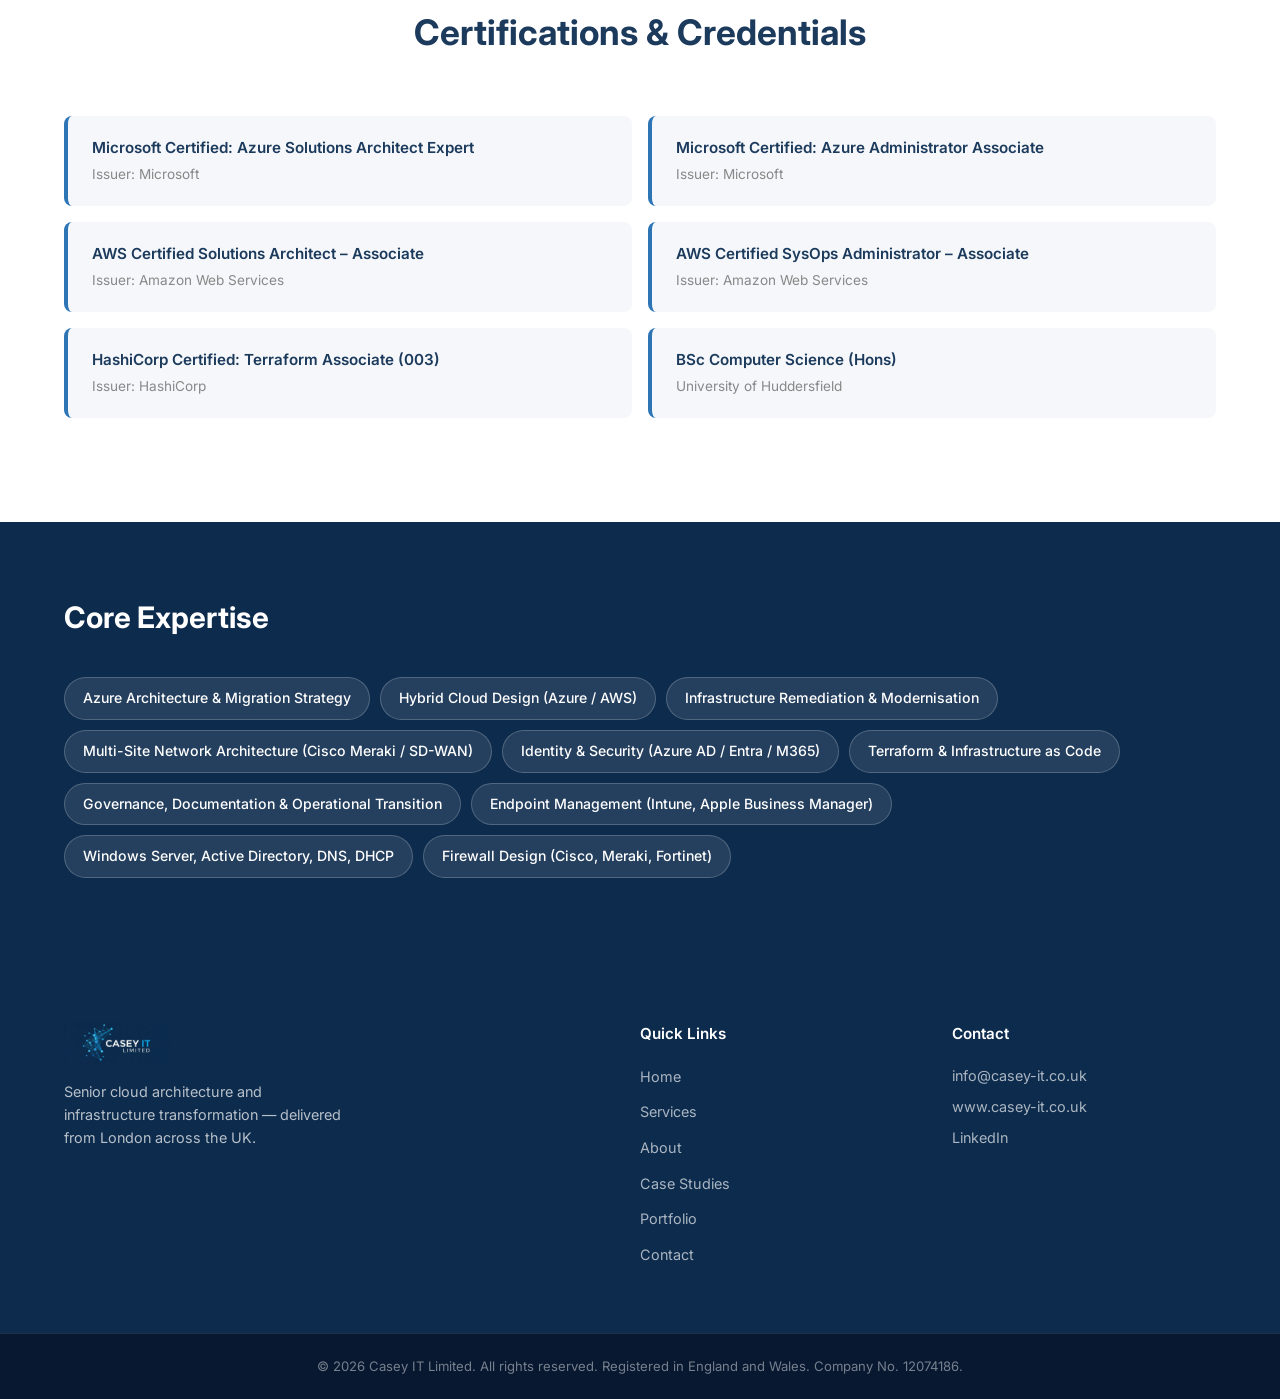
==== commit e316b3b6: "Add portfolio page, condense navbar with More dropdown, and add portfolio screenshots - Added portfo" ====
--- a/about.html
+++ b/about.html
@@ -31,8 +31,14 @@
       <ul class="nav-links" id="navLinks">
         <li><a href="index.html">Home</a></li>
         <li><a href="services.html">Services</a></li>
-        <li><a href="about.html" class="active">About</a></li>
-        <li><a href="case-studies.html">Case Studies</a></li>
+        <li class="nav-dropdown">
+          <button class="nav-dropdown-toggle active" aria-expanded="false" aria-haspopup="true">More <svg viewBox="0 0 12 12" fill="none" stroke="currentColor" stroke-width="2" stroke-linecap="round"><path d="M2 4l4 4 4-4"/></svg></button>
+          <div class="nav-dropdown-menu">
+            <a href="about.html" class="active">About</a>
+            <a href="case-studies.html">Case Studies</a>
+            <a href="portfolio.html">Portfolio</a>
+          </div>
+        </li>
         <li><a href="contact.html" class="btn-nav">Contact</a></li>
       </ul>
     </div>
@@ -151,6 +157,7 @@
           <li><a href="services.html">Services</a></li>
           <li><a href="about.html">About</a></li>
           <li><a href="case-studies.html">Case Studies</a></li>
+          <li><a href="portfolio.html">Portfolio</a></li>
           <li><a href="contact.html">Contact</a></li>
         </ul>
       </div>
--- a/styles.css
+++ b/styles.css
@@ -55,6 +55,40 @@
   background: none; border: none; cursor: pointer; padding: 4px;
 }
 .nav-toggle span { width: 24px; height: 2px; background: #fff; border-radius: 2px; transition: all 0.3s; }
+
+/* ---- Nav Dropdown ---- */
+.nav-dropdown { position: relative; }
+.nav-dropdown-toggle {
+  color: rgba(255,255,255,0.85); font-weight: 500; font-size: 0.95rem;
+  cursor: pointer; background: none; border: none; font-family: 'Inter', sans-serif;
+  display: flex; align-items: center; gap: 5px; padding: 0; transition: color 0.2s;
+}
+.nav-dropdown-toggle:hover { color: #fff; }
+.nav-dropdown-toggle.active { color: #fff; }
+.nav-dropdown-toggle svg {
+  width: 12px; height: 12px; transition: transform 0.25s ease;
+}
+.nav-dropdown:hover .nav-dropdown-toggle svg,
+.nav-dropdown.open .nav-dropdown-toggle svg { transform: rotate(180deg); }
+.nav-dropdown-menu {
+  position: absolute; top: calc(100% + 12px); left: 50%; transform: translateX(-50%);
+  background: #0D2B4D; border: 1px solid rgba(255,255,255,0.12);
+  border-radius: 8px; padding: 8px 0; min-width: 190px;
+  box-shadow: 0 8px 32px rgba(0,0,0,0.3);
+  opacity: 0; visibility: hidden; transition: opacity 0.2s, visibility 0.2s, transform 0.2s;
+  transform: translateX(-50%) translateY(4px);
+}
+.nav-dropdown:hover .nav-dropdown-menu,
+.nav-dropdown.open .nav-dropdown-menu {
+  opacity: 1; visibility: visible; transform: translateX(-50%) translateY(0);
+}
+.nav-dropdown-menu a {
+  display: block; padding: 10px 20px; color: rgba(255,255,255,0.75);
+  font-size: 0.9rem; font-weight: 500; transition: background 0.15s, color 0.15s;
+  white-space: nowrap;
+}
+.nav-dropdown-menu a:hover { background: rgba(255,255,255,0.08); color: #fff; text-decoration: none; }
+.nav-dropdown-menu a.active { color: #fff; background: rgba(46,117,182,0.25); }
 
 /* ---- Hero ---- */
 .hero {
@@ -251,6 +285,42 @@
 .outcome-box strong { color: #2E75B6; font-size: 0.8rem; text-transform: uppercase; letter-spacing: 0.06em; display: block; margin-bottom: 6px; }
 .outcome-box p { color: #1B3A5C; font-weight: 500; margin: 0; font-size: 0.97rem; }
 
+/* ---- Portfolio Page ---- */
+.portfolio-grid { display: flex; flex-direction: column; gap: 48px; }
+.portfolio-card {
+  background: #fff; border: 1px solid #E0E7EF; border-radius: 12px;
+  overflow: hidden; display: grid; grid-template-columns: 420px 1fr;
+  position: relative; transition: box-shadow 0.25s, transform 0.25s;
+}
+.portfolio-card:hover { box-shadow: 0 10px 40px rgba(27,58,92,0.14); transform: translateY(-4px); }
+.portfolio-screenshot {
+  background: #F5F7FA; display: flex; align-items: center;
+  justify-content: center; padding: 24px; min-height: 280px;
+}
+.portfolio-screenshot img { border-radius: 8px; box-shadow: 0 4px 16px rgba(27,58,92,0.10); width: 100%; height: auto; }
+.portfolio-content { padding: 36px 40px; }
+.portfolio-content h3 { color: #1B3A5C; font-size: 1.35rem; font-weight: 700; margin-bottom: 6px; }
+.portfolio-subtitle { color: #666; font-size: 0.97rem; margin-bottom: 20px; line-height: 1.5; }
+.portfolio-tags { display: flex; flex-wrap: wrap; gap: 8px; margin-bottom: 20px; }
+.portfolio-tags span {
+  background: #E8F0F8; color: #1B3A5C;
+  padding: 5px 14px; border-radius: 20px; font-size: 0.85rem; font-weight: 500;
+}
+.portfolio-features ul { list-style: none; margin-bottom: 24px; }
+.portfolio-features ul li {
+  color: #555; font-size: 0.95rem; padding-left: 22px;
+  position: relative; margin-bottom: 7px; line-height: 1.5;
+}
+.portfolio-features ul li::before { content: '→'; position: absolute; left: 0; color: #2E75B6; font-weight: 600; }
+.portfolio-links { display: flex; gap: 12px; flex-wrap: wrap; }
+.btn-outline {
+  display: inline-block; padding: 14px 32px; border-radius: 6px;
+  font-size: 1rem; font-weight: 600; cursor: pointer;
+  transition: all 0.2s ease; border: 2px solid #2E75B6;
+  background: transparent; color: #2E75B6;
+}
+.btn-outline:hover { background: #2E75B6; color: #fff; text-decoration: none; transform: translateY(-2px); }
+
 /* ---- Contact Page ---- */
 .contact-body { padding: 80px 0; }
 .contact-grid { display: grid; grid-template-columns: 1fr 1.6fr; gap: 72px; align-items: start; }
@@ -322,14 +392,23 @@
 .btn-secondary:hover { transform: translateY(-2px); }
 
 /* ---- Nav link underline slide ---- */
-.nav-links a:not(.btn-nav) { position: relative; }
-.nav-links a:not(.btn-nav)::after {
+.nav-links > li > a:not(.btn-nav) { position: relative; }
+.nav-links > li > a:not(.btn-nav)::after {
   content: ''; position: absolute; bottom: -3px; left: 0;
   width: 0; height: 2px; background: rgba(255,255,255,0.8);
   border-radius: 1px; transition: width 0.25s ease;
 }
-.nav-links a:not(.btn-nav):hover::after,
-.nav-links a:not(.btn-nav).active::after { width: 100%; }
+.nav-links > li > a:not(.btn-nav):hover::after,
+.nav-links > li > a:not(.btn-nav).active::after { width: 100%; }
+/* Dropdown toggle underline */
+.nav-dropdown-toggle { position: relative; }
+.nav-dropdown-toggle::after {
+  content: ''; position: absolute; bottom: -3px; left: 0;
+  width: 0; height: 2px; background: rgba(255,255,255,0.8);
+  border-radius: 1px; transition: width 0.25s ease;
+}
+.nav-dropdown:hover .nav-dropdown-toggle::after,
+.nav-dropdown-toggle.active::after { width: 100%; }
 .nav-links .btn-nav { transition: background 0.2s, border-color 0.2s, transform 0.2s; }
 .nav-links .btn-nav:hover { transform: translateY(-1px); }
 
@@ -461,6 +540,8 @@
   .meet-photo { max-width: 320px; }
   .certs-grid { grid-template-columns: 1fr; }
   .engagement-grid { grid-template-columns: 1fr; }
+  .portfolio-card { grid-template-columns: 1fr; }
+  .portfolio-screenshot { max-height: 300px; overflow: hidden; }
   .contact-grid { grid-template-columns: 1fr; gap: 48px; }
   .footer-grid { grid-template-columns: 1fr 1fr; }
   .footer-brand { grid-column: 1 / -1; }
@@ -476,11 +557,21 @@
   }
   .nav-links.open { display: flex; }
   .nav-toggle { display: flex; }
+  .nav-dropdown-menu {
+    position: static; transform: none; opacity: 1; visibility: visible;
+    background: transparent; border: none; box-shadow: none;
+    padding: 0 0 0 16px; min-width: 0;
+  }
+  .nav-dropdown-menu a { padding: 8px 0; font-size: 0.93rem; }
+  .nav-dropdown-menu a:hover { background: transparent; }
+  .nav-dropdown:hover .nav-dropdown-menu { transform: none; }
+  .nav-dropdown-toggle svg { display: none; }
   .services-grid { grid-template-columns: 1fr; }
   .footer-grid { grid-template-columns: 1fr; }
   .form-row { grid-template-columns: 1fr; }
   .hero { padding: 72px 24px 80px; }
   .hero-logo { max-width: 240px; }
   .case-study { padding: 24px 20px; }
+  .portfolio-content { padding: 24px 20px; }
   .meet-photo { max-width: 100%; }
 }
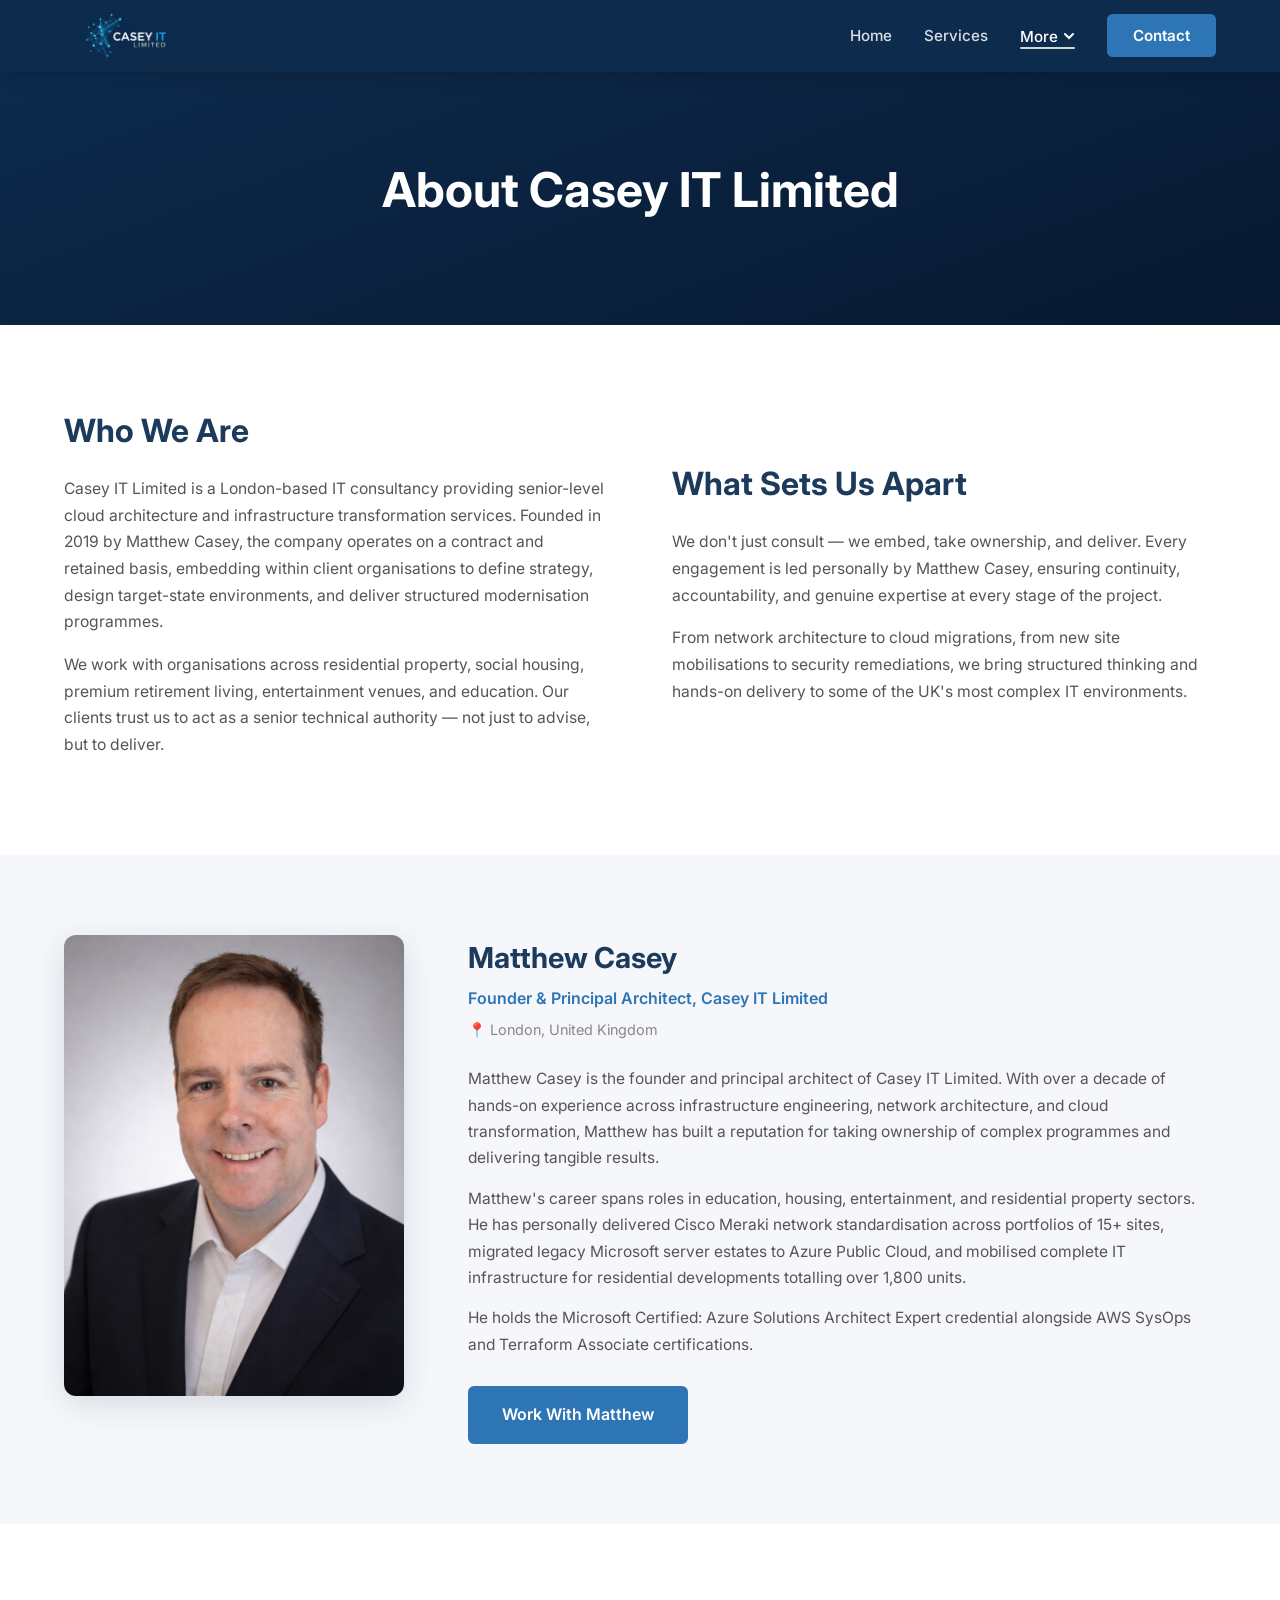
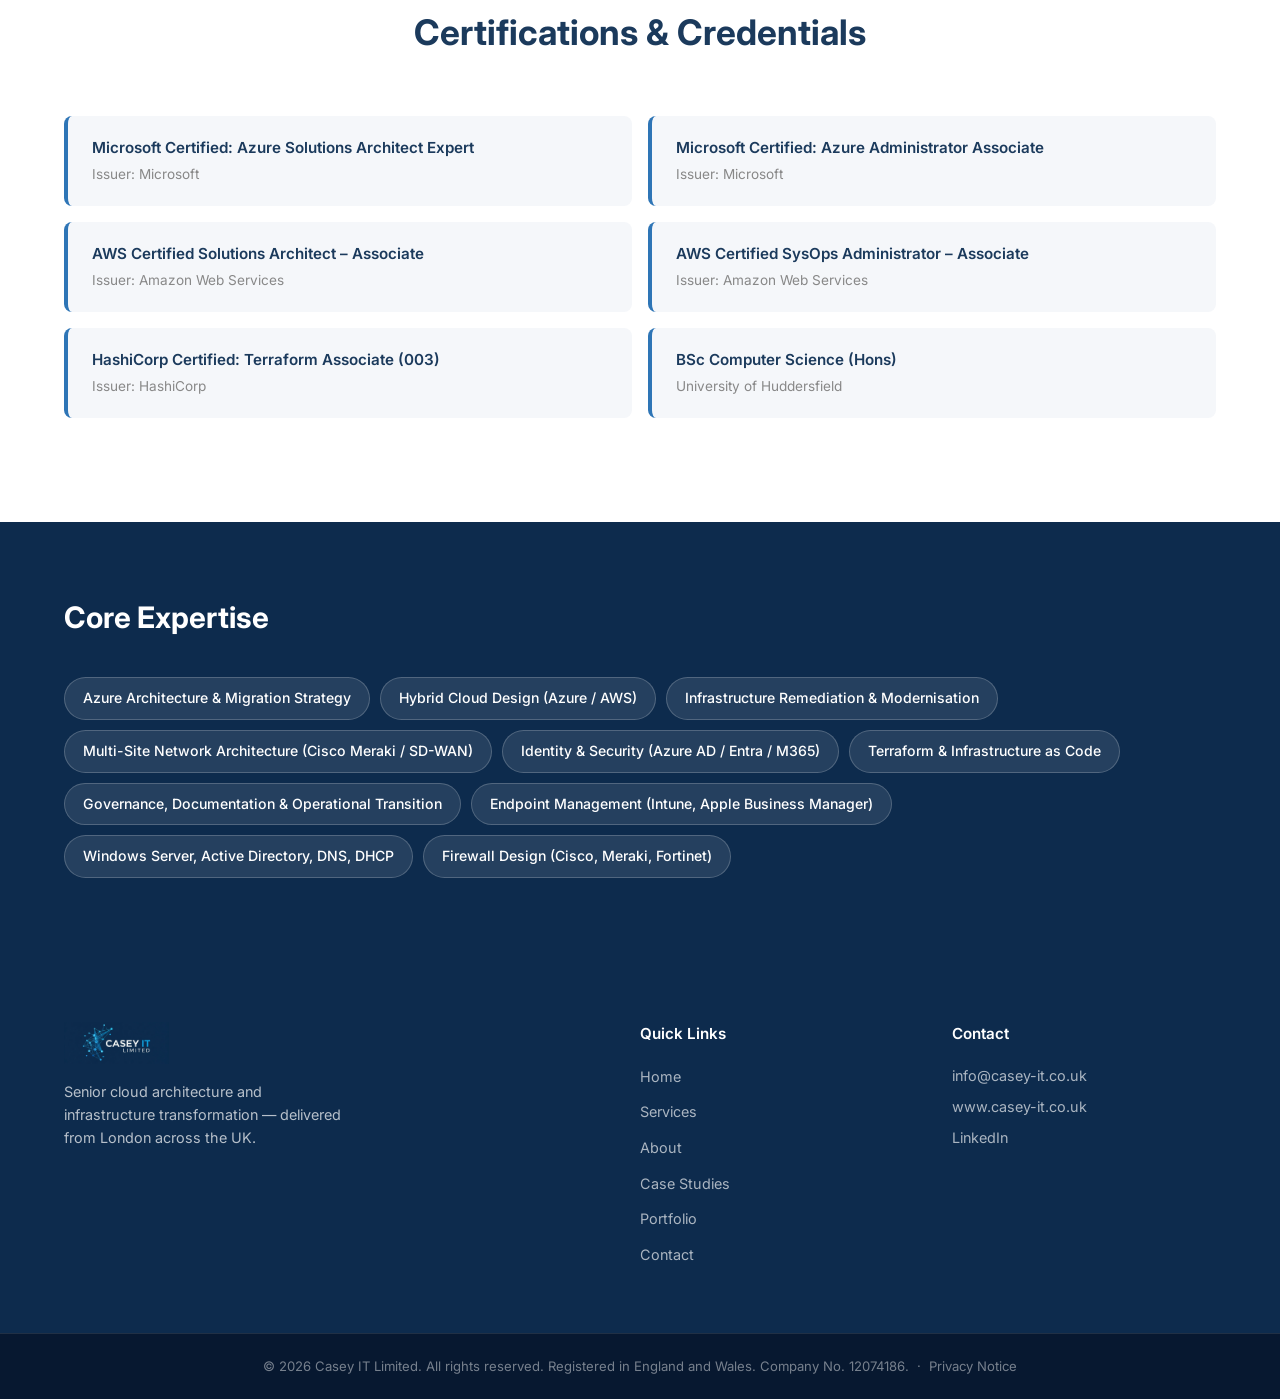
==== commit 3b3cec3b: "Add Privacy Notice page and link it from all footers and contact form Co-Authored-By: Claude Sonnet " ====
--- a/about.html
+++ b/about.html
@@ -169,7 +169,7 @@
       </div>
     </div>
     <div class="footer-bottom">
-      <p>© 2026 Casey IT Limited. All rights reserved. Registered in England and Wales. Company No. 12074186.</p>
+      <p>© 2026 Casey IT Limited. All rights reserved. Registered in England and Wales. Company No. 12074186. &nbsp;·&nbsp; <a href="privacy.html" style="color:rgba(255,255,255,0.45); text-decoration:none;" onmouseover="this.style.color='#fff'" onmouseout="this.style.color='rgba(255,255,255,0.45)'">Privacy Notice</a></p>
     </div>
   </footer>
 
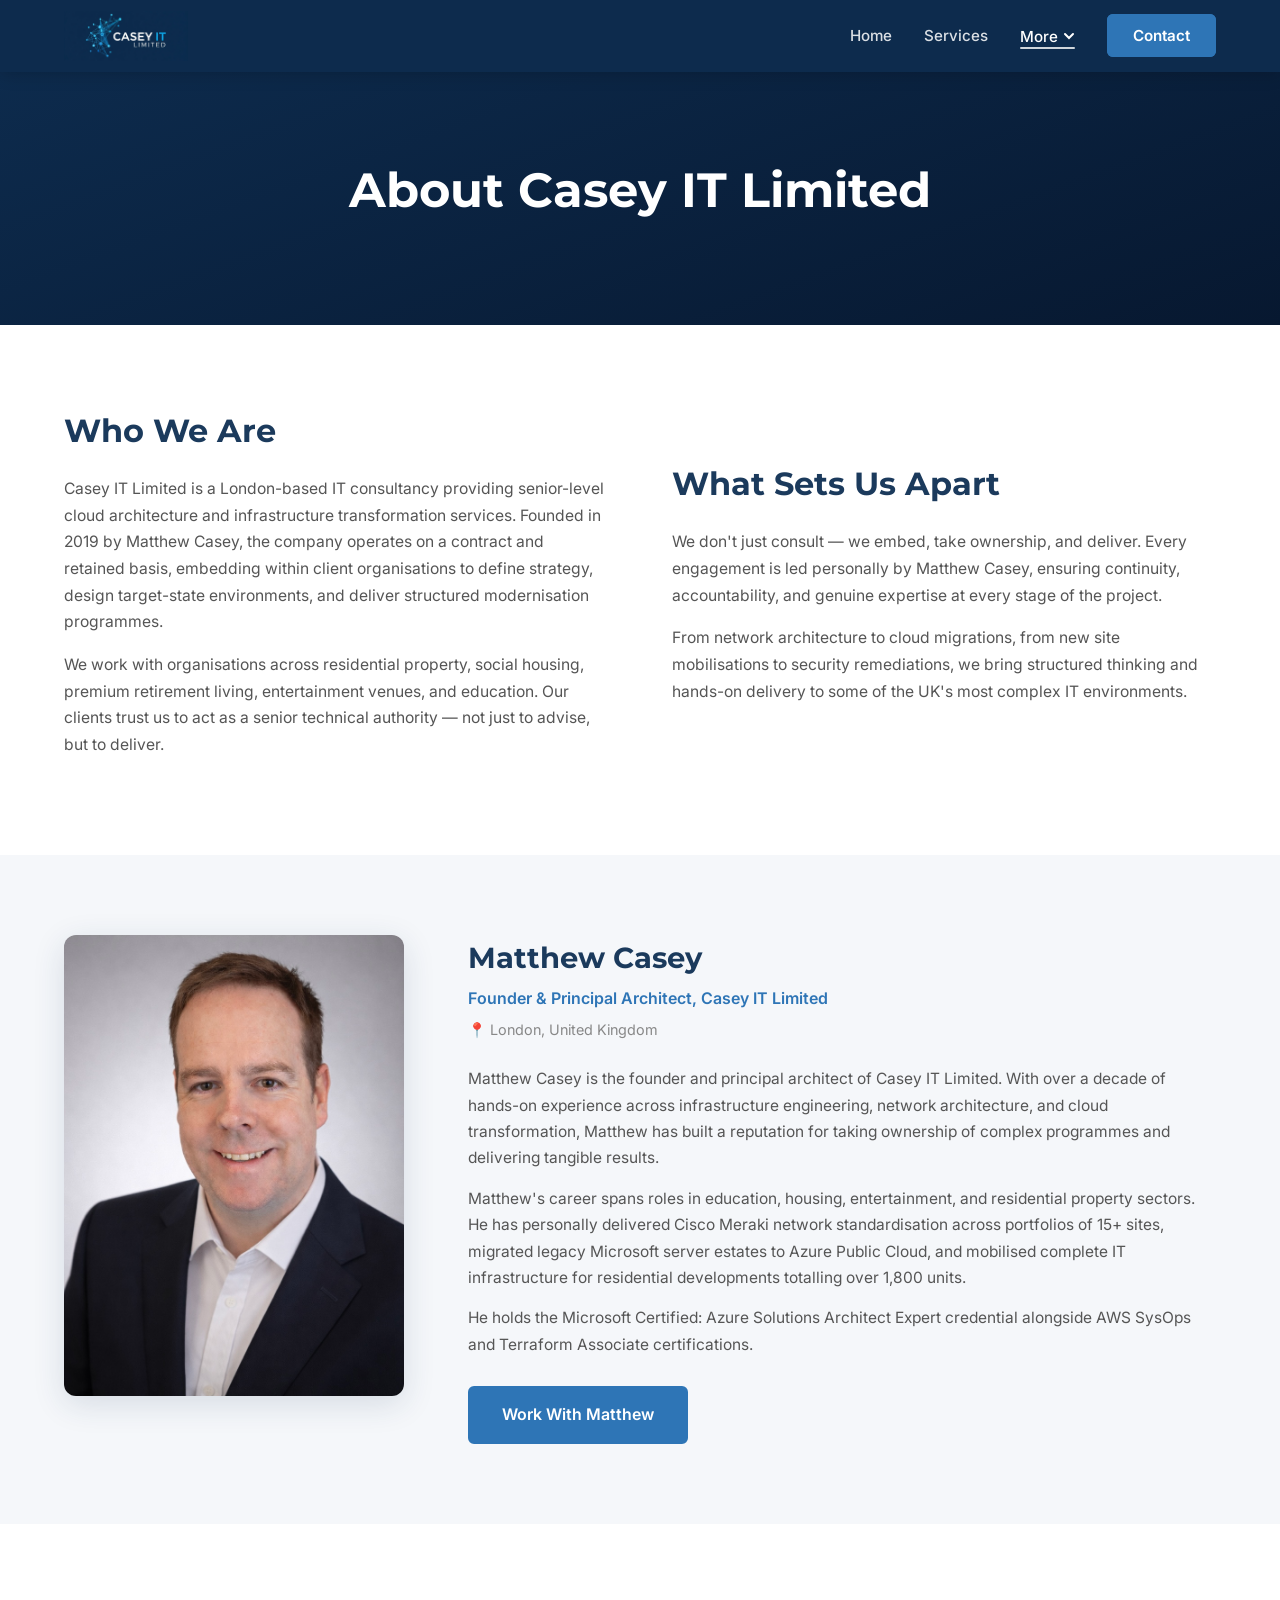
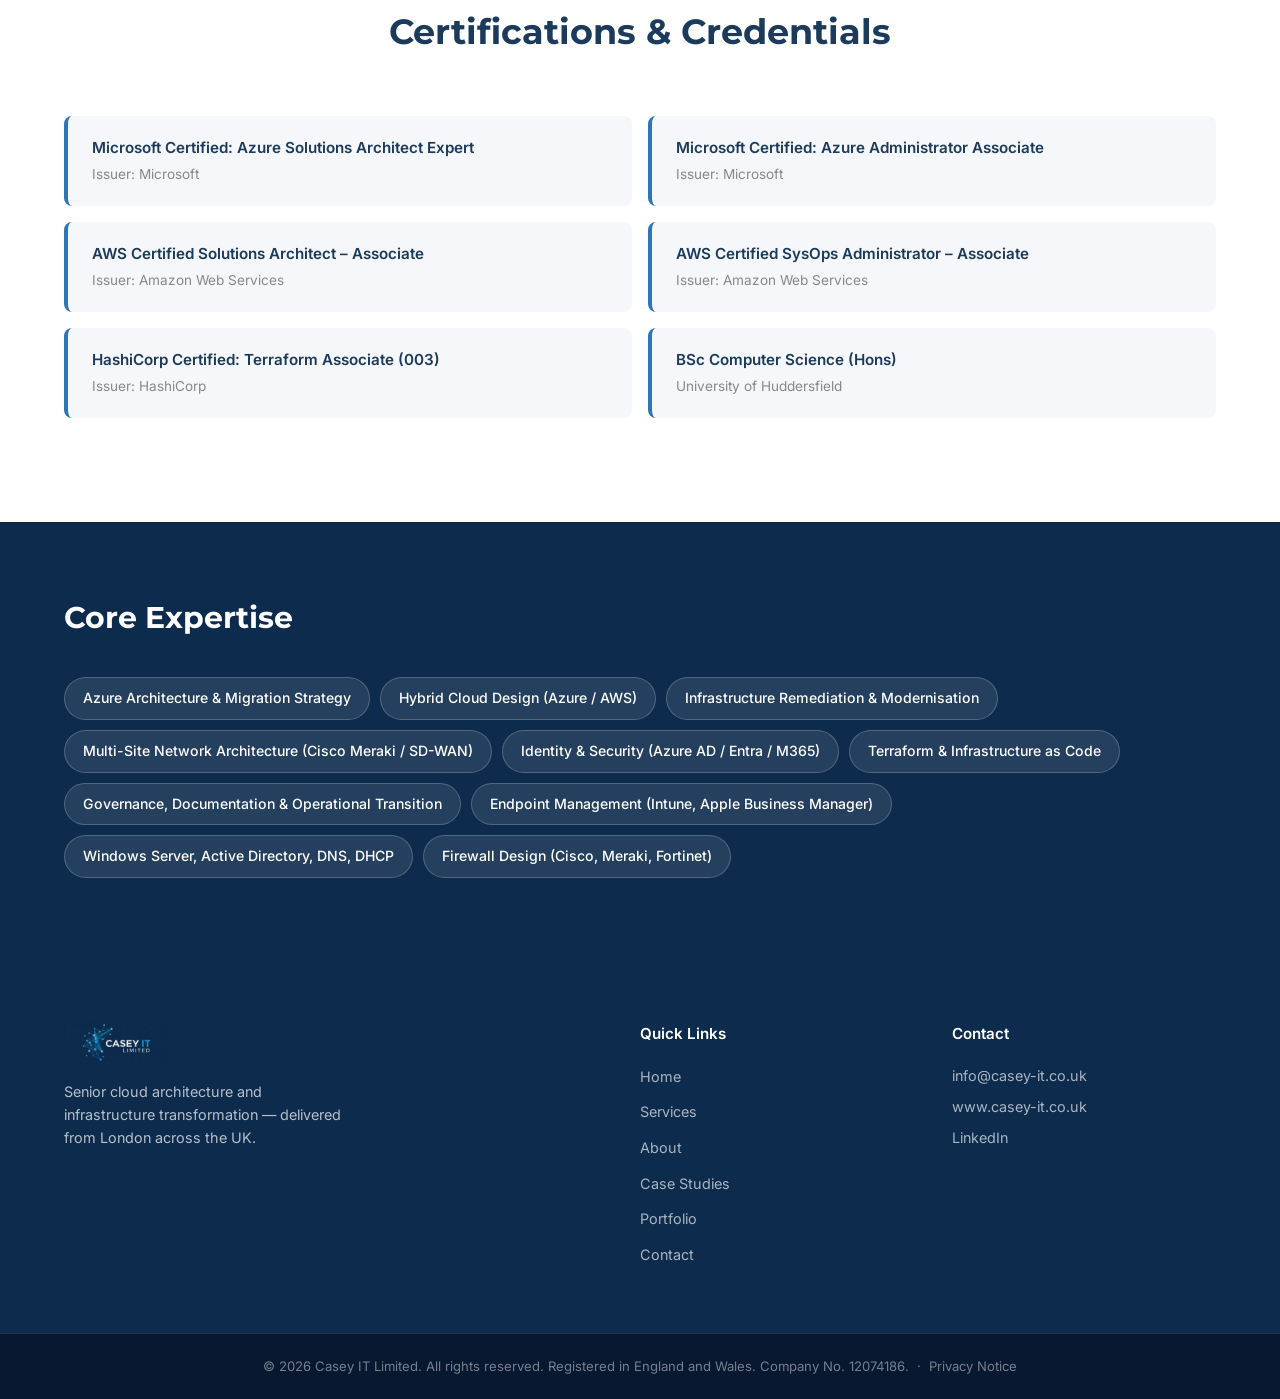
==== commit 27710e84: "Add Montserrat for display headings (brand reconciliation) Brand decision 24 Jun: Inter for body, Mo" ====
--- a/about.html
+++ b/about.html
@@ -14,7 +14,7 @@
   <link rel="icon" type="image/png" href="assets/logo.png" />
   <link rel="preconnect" href="https://fonts.googleapis.com" />
   <link rel="preconnect" href="https://fonts.gstatic.com" crossorigin />
-  <link href="https://fonts.googleapis.com/css2?family=Inter:wght@400;500;600;700&display=swap" rel="stylesheet" />
+  <link href="https://fonts.googleapis.com/css2?family=Inter:wght@400;500;600;700&family=Montserrat:wght@600;700&display=swap" rel="stylesheet" />
   <link rel="stylesheet" href="styles.css" />
 </head>
 <body>
--- a/styles.css
+++ b/styles.css
@@ -1,13 +1,14 @@
 /* ============================================================
    Casey IT Limited — Global Stylesheet
-   Primary: #1B3A5C (dark navy) | Accent: #2E75B6 (mid blue)
-   Font: Inter (Google Fonts)
+   Primary: #1B3A5C (dark navy) | Accent: #2E75B6 (mid blue) on light, #5BAAEB on dark
+   Fonts: Inter (body), Montserrat (display headings) — Google Fonts
    ============================================================ */
 
 /* ---- Reset & Base ---- */
 *, *::before, *::after { box-sizing: border-box; margin: 0; padding: 0; }
 html { scroll-behavior: smooth; background: #071830; }
 body { font-family: 'Inter', sans-serif; color: #333; line-height: 1.6; background: #fff; }
+h1, h2 { font-family: 'Montserrat', 'Inter', sans-serif; }
 img { max-width: 100%; height: auto; display: block; }
 a { color: #2E75B6; text-decoration: none; }
 a:hover { text-decoration: underline; }
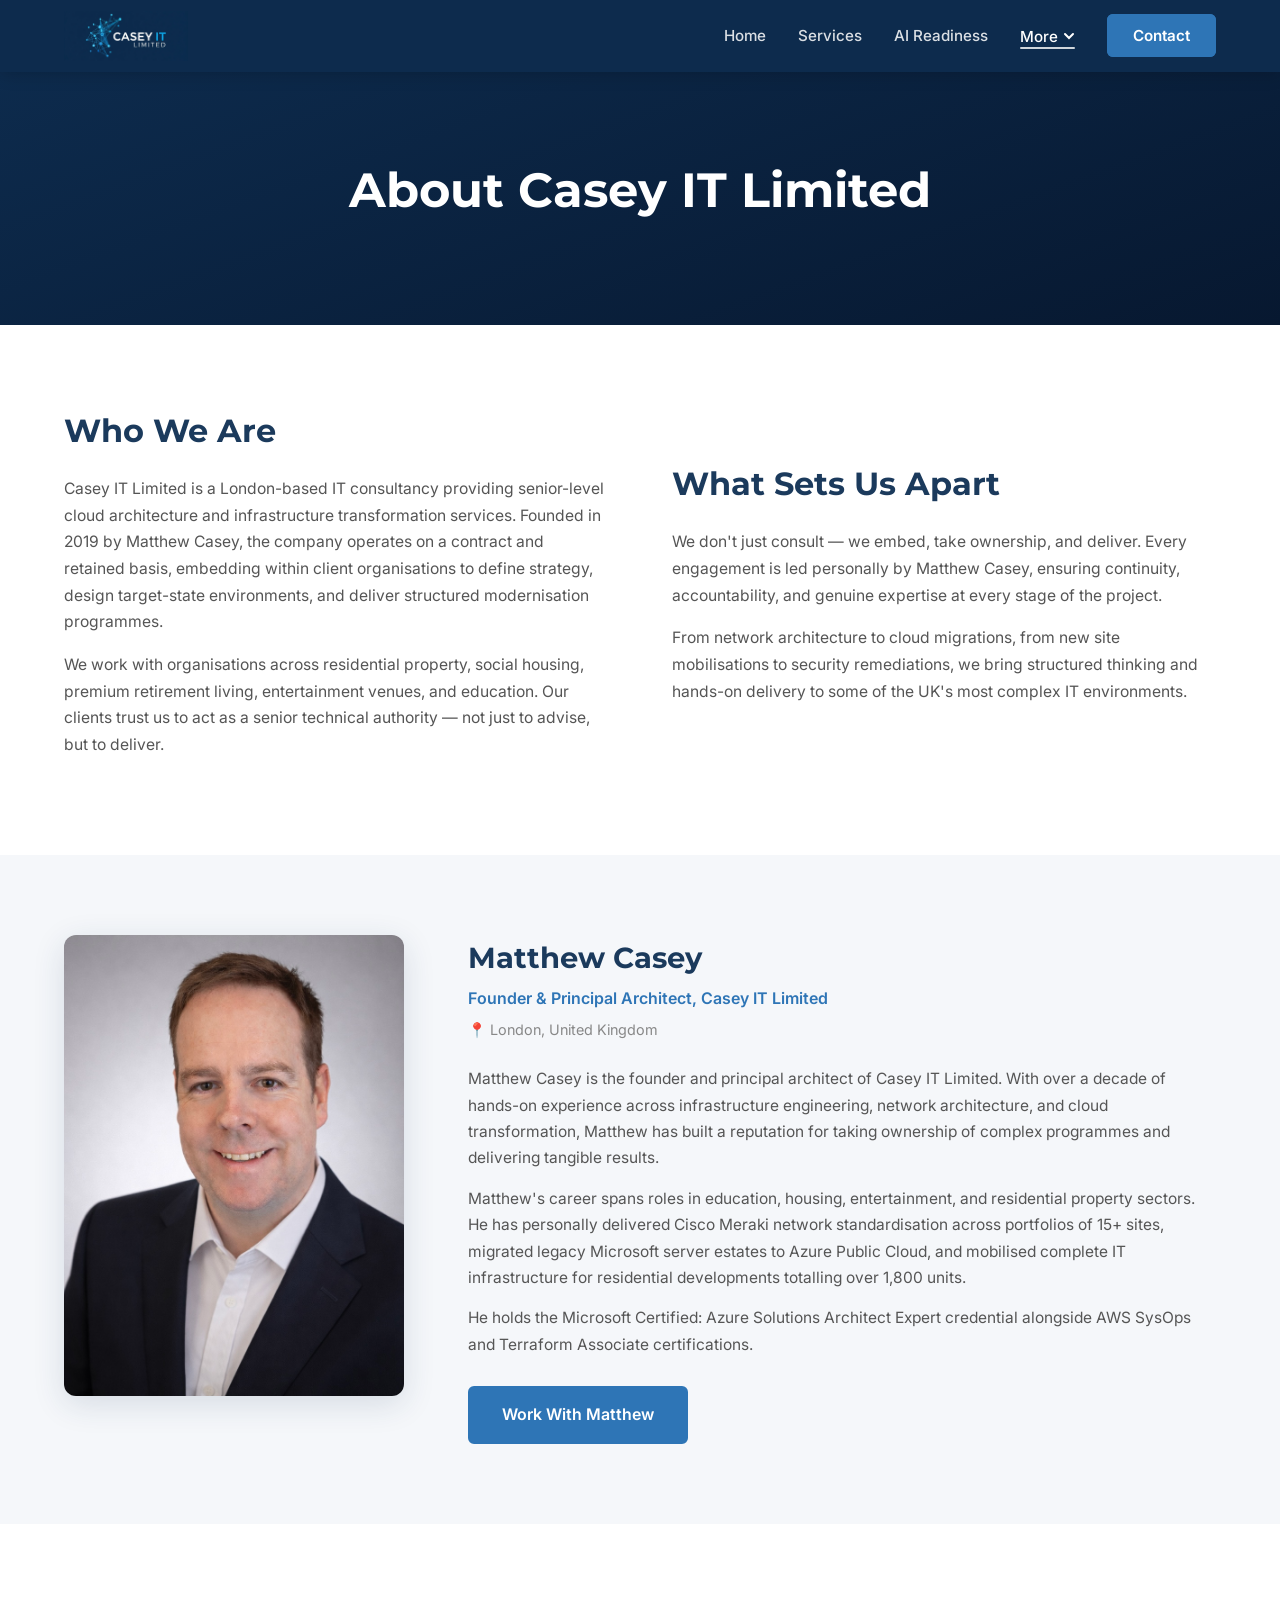
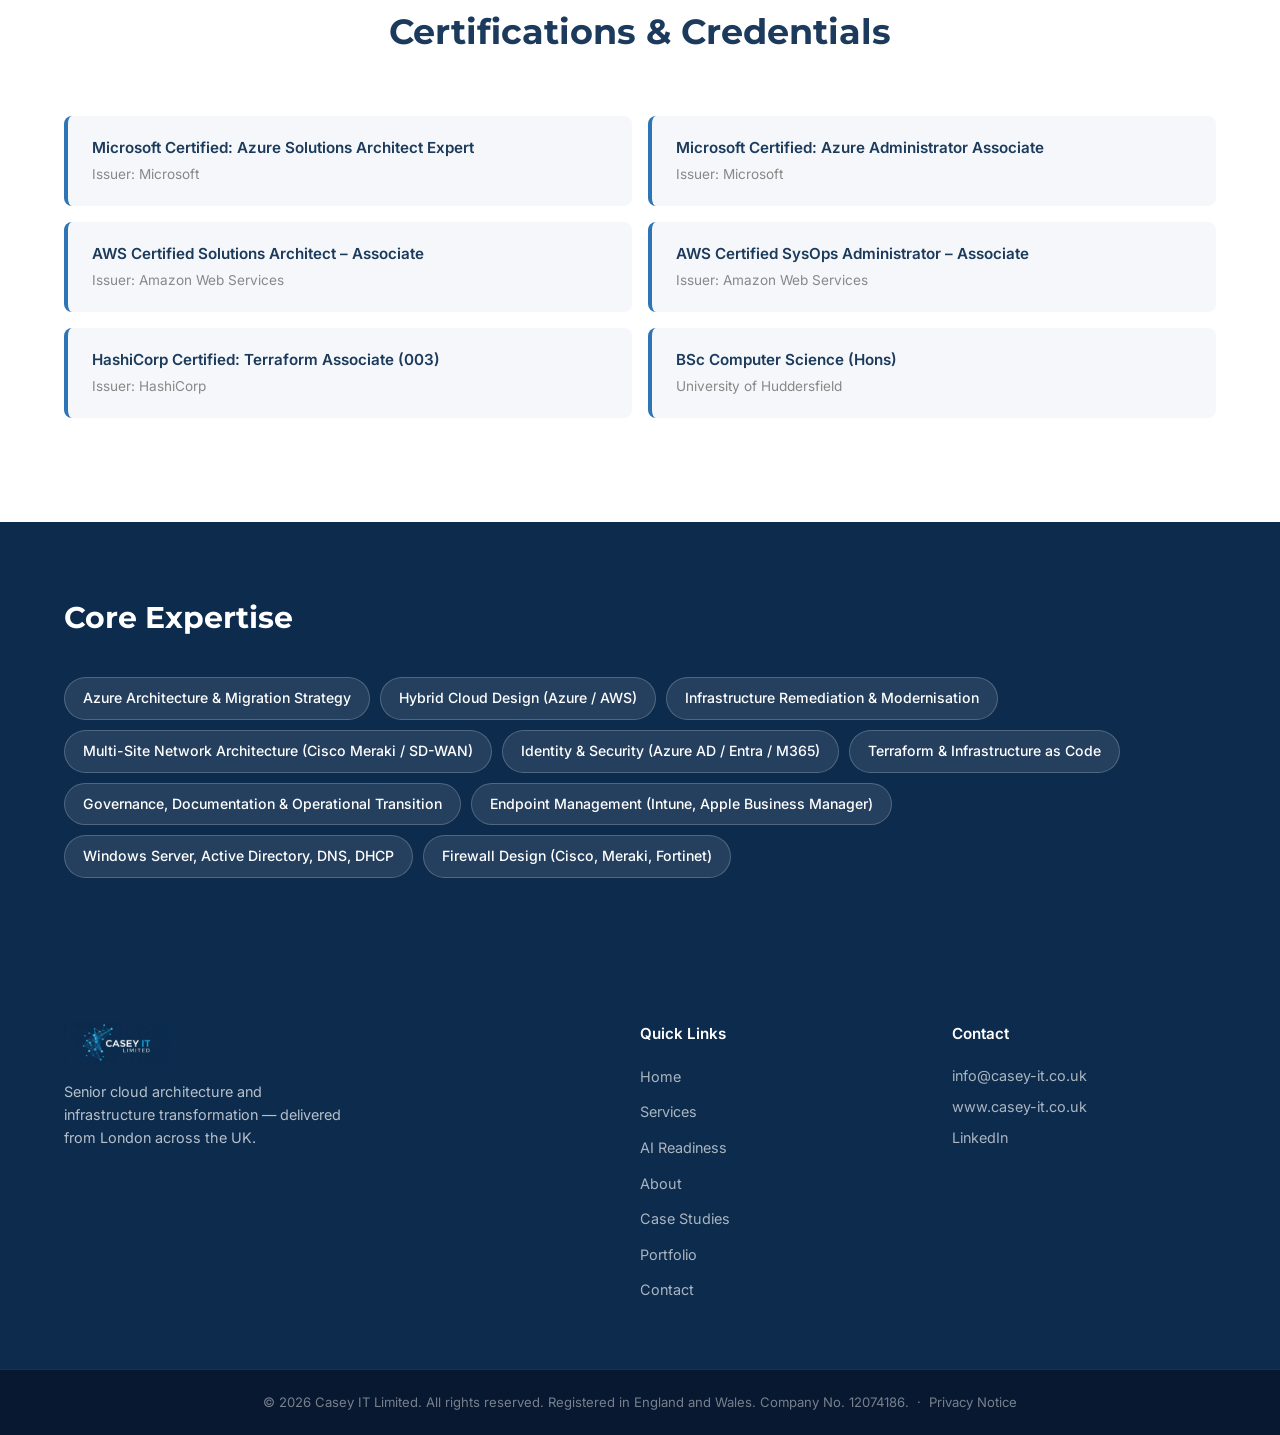
==== commit c3a64c78: "Add AI Readiness & Governance Assessment page New assessment.html with nav/footer links across all p" ====
--- a/about.html
+++ b/about.html
@@ -31,6 +31,7 @@
       <ul class="nav-links" id="navLinks">
         <li><a href="index.html">Home</a></li>
         <li><a href="services.html">Services</a></li>
+        <li><a href="assessment.html">AI Readiness</a></li>
         <li class="nav-dropdown">
           <button class="nav-dropdown-toggle active" aria-expanded="false" aria-haspopup="true">More <svg viewBox="0 0 12 12" fill="none" stroke="currentColor" stroke-width="2" stroke-linecap="round"><path d="M2 4l4 4 4-4"/></svg></button>
           <div class="nav-dropdown-menu">
@@ -155,6 +156,7 @@
         <ul>
           <li><a href="index.html">Home</a></li>
           <li><a href="services.html">Services</a></li>
+          <li><a href="assessment.html">AI Readiness</a></li>
           <li><a href="about.html">About</a></li>
           <li><a href="case-studies.html">Case Studies</a></li>
           <li><a href="portfolio.html">Portfolio</a></li>
